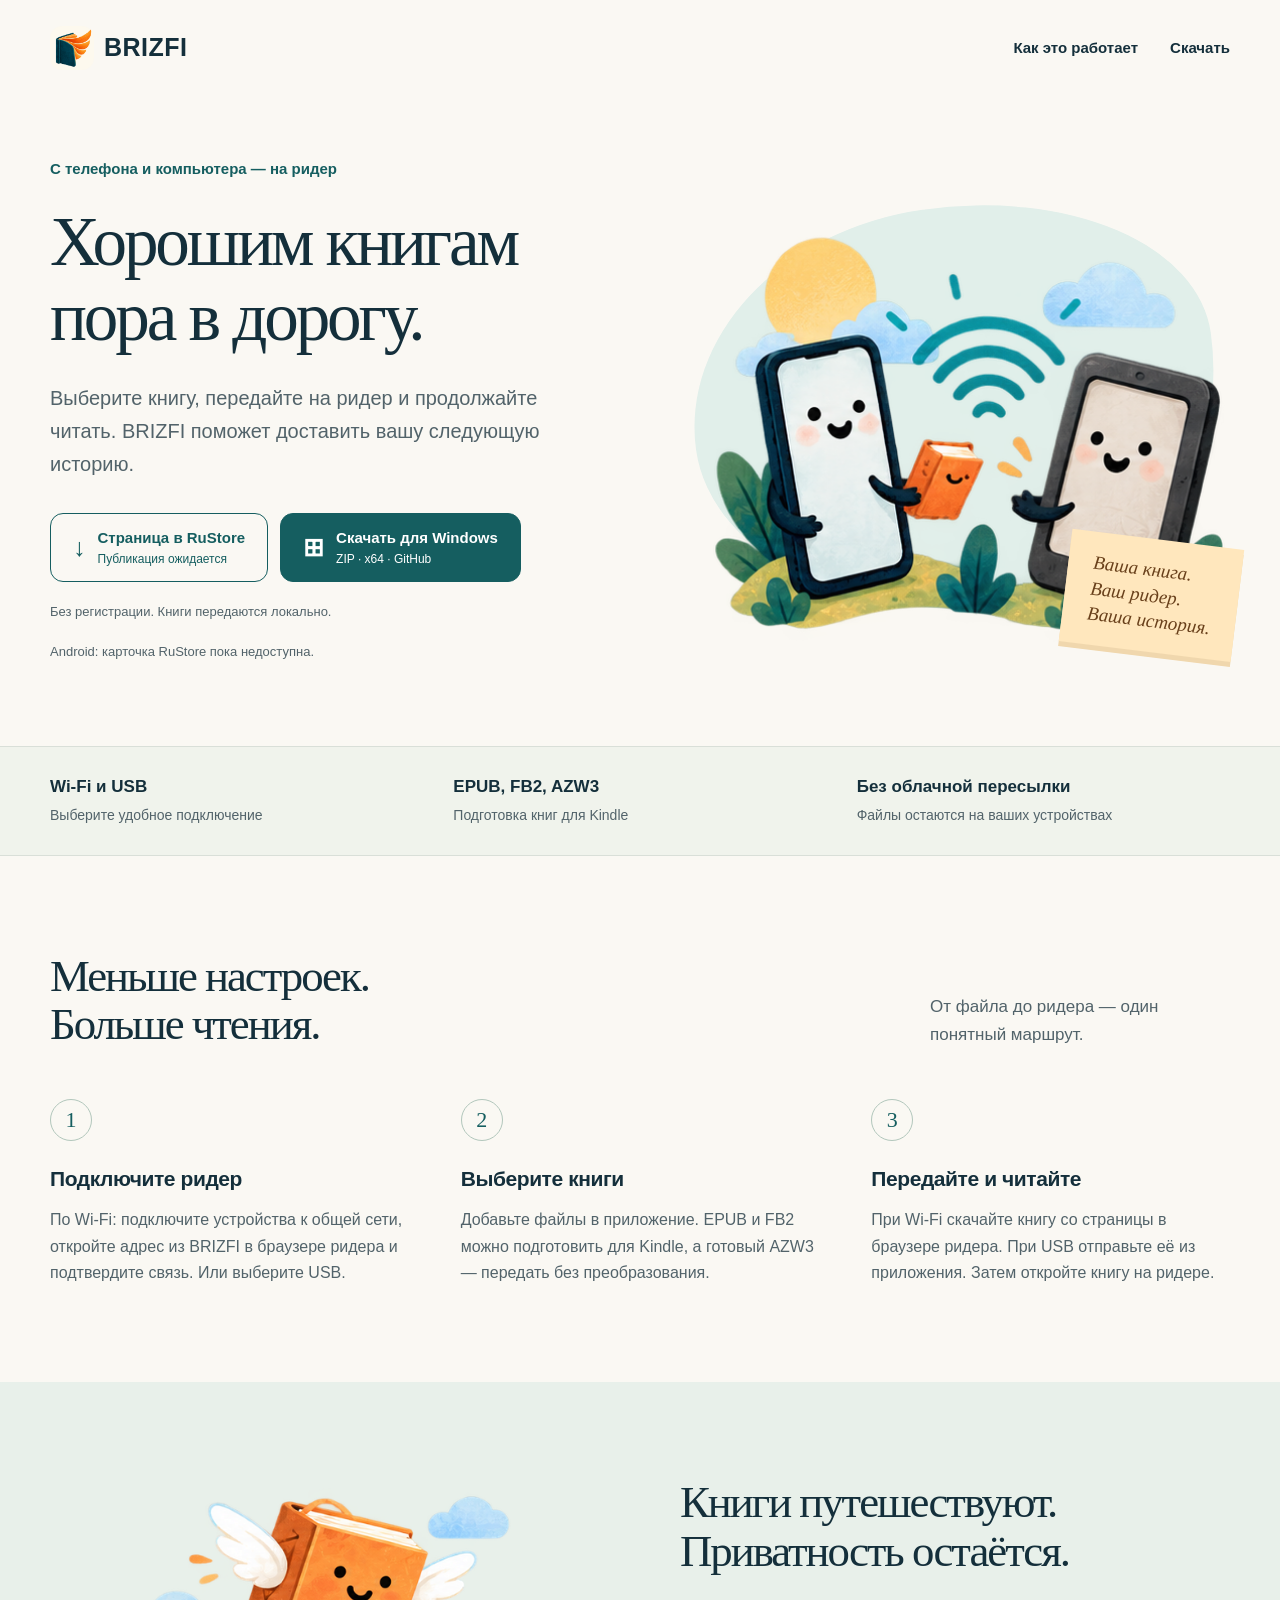
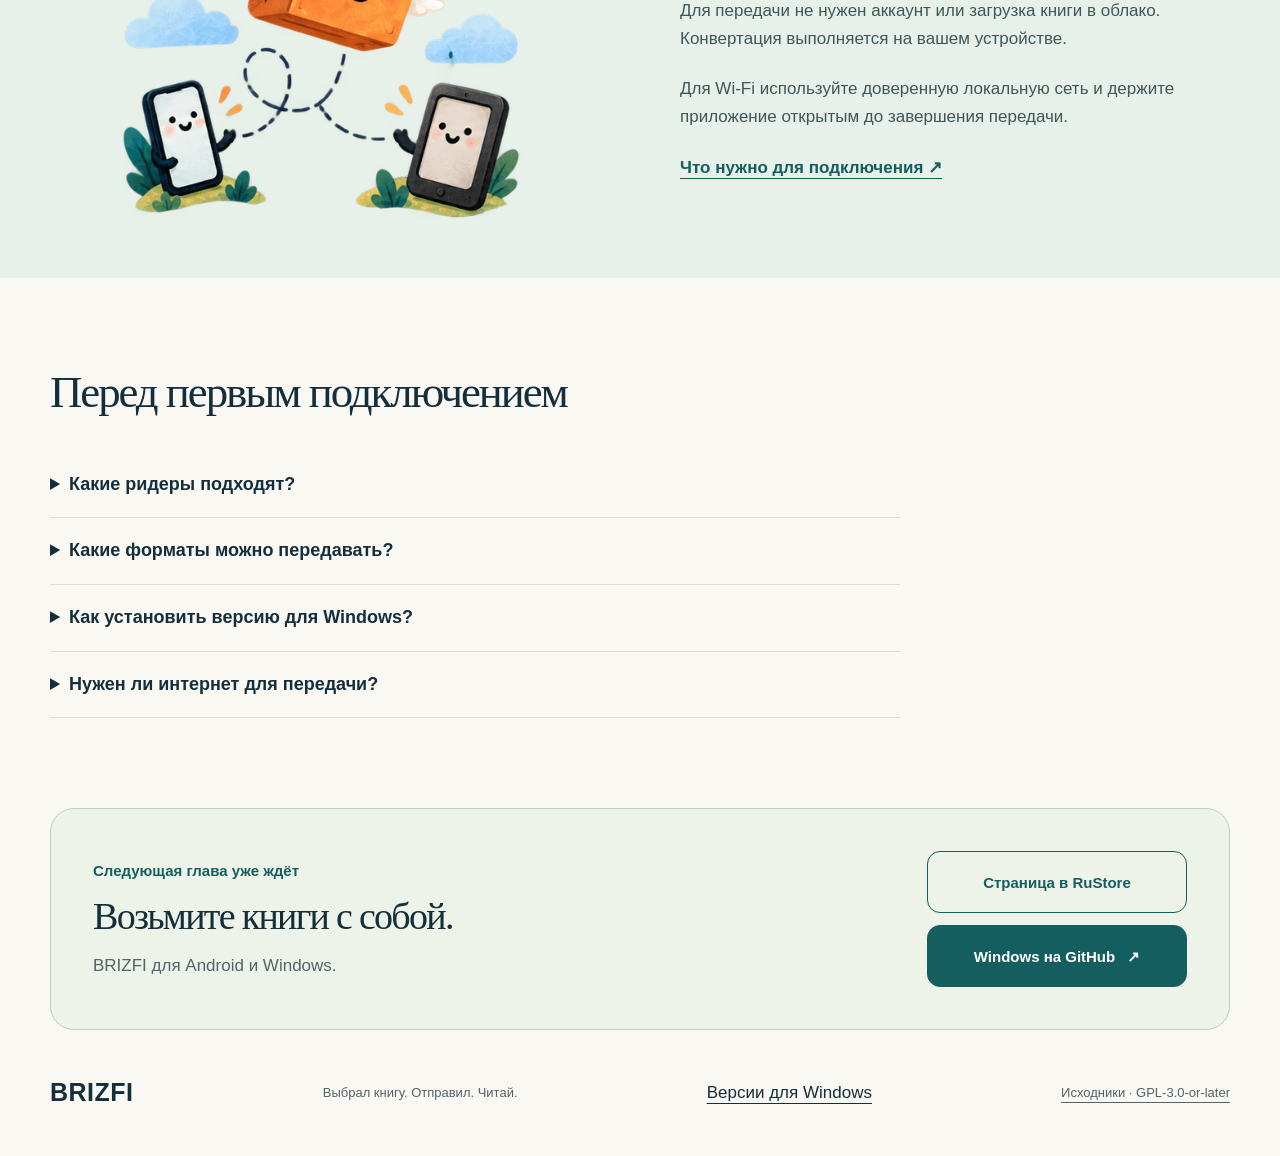
==== website/index.html @ aeb25262 "Use current BRIZFI book icon on landing page" ====
<!doctype html>
<html lang="ru">
<head>
  <meta charset="utf-8">
  <meta name="viewport" content="width=device-width, initial-scale=1">
  <meta name="theme-color" content="#155e60">
  <title>BRIZFI — книги на вашем ридере</title>
  <meta name="description" content="Передавайте книги с Android или Windows на ридер. Локальная передача по Wi-Fi или USB, подготовка EPUB и FB2 для Kindle.">
  <meta property="og:title" content="BRIZFI — книги на вашем ридере">
  <meta property="og:description" content="Выберите книгу. Передайте на ридер. Читайте. Приложение для Android и Windows.">
  <meta property="og:type" content="website">
  <meta property="og:url" content="https://mkulkov.github.io/brizfi-downloads/">
  <meta property="og:image" content="https://mkulkov.github.io/brizfi-downloads/assets/app-icon-v3.png">
  <link rel="canonical" href="https://mkulkov.github.io/brizfi-downloads/">
  <link rel="icon" href="assets/app-icon-v3.png" type="image/png">
  <link rel="stylesheet" href="styles.css">
</head>
<body>
  <a class="skip" href="#main">К содержимому</a>
  <header class="wrap header">
    <a class="brand" href="#" aria-label="BRIZFI — на главную"><img src="assets/app-icon-v3.png" width="44" height="44" alt="">BRIZFI</a>
    <nav aria-label="Основная навигация"><a href="#how">Как это работает</a><a href="#download">Скачать</a></nav>
  </header>
  <main id="main">
    <section class="wrap hero" aria-labelledby="hero-title">
      <div class="hero-copy">
        <p class="intro">С телефона и компьютера — на ридер</p>
        <h1 id="hero-title">Хорошим книгам<br>пора в дорогу.</h1>
        <p class="lead">Выберите книгу, передайте на ридер и&nbsp;продолжайте читать. BRIZFI поможет доставить вашу следующую историю.</p>
        <div class="actions">
          <a class="button secondary" href="https://www.rustore.ru/catalog/app/ru.mkulkov.brizfi"><span aria-hidden="true">↓</span><span>Страница в RuStore<small>Публикация ожидается</small></span></a>
          <a class="button primary" href="https://github.com/mkulkov/brizfi-downloads/releases/download/v0.1.0/BRIZFI-0.1.0-20261023-windows-x64.zip"><span aria-hidden="true">⊞</span><span>Скачать для Windows<small>ZIP · x64 · GitHub</small></span></a>
        </div>
        <p class="quiet">Без регистрации. Книги передаются локально.</p><p class="quiet">Android: карточка RuStore пока недоступна.</p>
      </div>
      <div class="hero-art"><div class="art-disc"></div><img src="assets/connect.png" width="768" height="768" alt="Телефон передаёт книгу электронному ридеру"><span class="paper-note">Ваша книга.<br>Ваш ридер.<br>Ваша история.</span></div>
    </section>
    <div class="benefit-band"><div class="wrap benefits"><p><strong>Wi-Fi и USB</strong><span>Выберите удобное подключение</span></p><p><strong>EPUB, FB2, AZW3</strong><span>Подготовка книг для Kindle</span></p><p><strong>Без облачной пересылки</strong><span>Файлы остаются на ваших устройствах</span></p></div></div>
    <section id="how" class="wrap how" aria-labelledby="how-title">
      <div class="section-heading"><h2 id="how-title">Меньше настроек.<br>Больше чтения.</h2><p>От файла до ридера — один понятный маршрут.</p></div>
      <ol class="steps"><li><span class="step-number">1</span><h3>Подключите ридер</h3><p>По Wi-Fi: подключите устройства к общей сети, откройте адрес из BRIZFI в браузере ридера и подтвердите связь. Или выберите USB.</p></li><li><span class="step-number">2</span><h3>Выберите книги</h3><p>Добавьте файлы в приложение. EPUB и FB2 можно подготовить для Kindle, а готовый AZW3 — передать без преобразования.</p></li><li><span class="step-number">3</span><h3>Передайте и читайте</h3><p>При Wi-Fi скачайте книгу со страницы в браузере ридера. При USB отправьте её из приложения. Затем откройте книгу на ридере.</p></li></ol>
    </section>
    <section class="reading-section"><div class="wrap reading"><img src="assets/transfer.png" width="768" height="768" loading="lazy" alt="Книжная посылка летит от телефона к ридеру"><div><h2>Книги путешествуют.<br>Приватность остаётся.</h2><p>Для передачи не нужен аккаунт или загрузка книги в облако. Конвертация выполняется на вашем устройстве.</p><p>Для Wi-Fi используйте доверенную локальную сеть и держите приложение открытым до завершения передачи.</p><a class="text-link" href="#compatibility">Что нужно для подключения <span aria-hidden="true">↗</span></a></div></div></section>
    <section id="compatibility" class="wrap compatibility" aria-labelledby="compat-title"><h2 id="compat-title">Перед первым подключением</h2><div class="faq">
      <details><summary>Какие ридеры подходят?</summary><p>Передача и открытие тестовых книг подтверждены на Kindle Basic 2024. Для Windows также подтверждена передача EPUB по USB на NOOK. Другие модели и сочетания способов подключения требуют отдельной проверки.</p></details>
      <details><summary>Какие форматы можно передавать?</summary><p>Для Kindle предусмотрена подготовка EPUB и FB2 в AZW3; готовый AZW3 передаётся без изменений. Для поддерживаемого NOOK используется EPUB. Возможность открытия зависит от ридера. Книги с DRM не поддерживаются.</p></details>
      <details><summary>Как установить версию для Windows?</summary><p>Кнопка скачивания загрузит ZIP для Windows x64 с GitHub. Распакуйте его целиком. Запустите brizfi.exe из распакованной папки. Папку data и DLL нужно сохранить рядом с программой.</p></details>
      <details><summary>Нужен ли интернет для передачи?</summary><p>Для локальной передачи интернет не требуется. Для Wi-Fi устройства должны находиться в одной сети, а браузер ридера — открывать локальную страницу. Трафик HTTP не шифруется, поэтому используйте доверенную сеть. Интернет нужен для скачивания приложения.</p></details>
    </div></section>
    <section id="download" class="wrap download" aria-labelledby="download-title"><div><p class="intro">Следующая глава уже ждёт</p><h2 id="download-title">Возьмите книги с собой.</h2><p>BRIZFI для Android и Windows.</p></div><div class="actions"><a class="button secondary" href="https://www.rustore.ru/catalog/app/ru.mkulkov.brizfi">Страница в RuStore</a><a class="button primary" href="https://github.com/mkulkov/brizfi-downloads/releases/download/v0.1.0/BRIZFI-0.1.0-20261023-windows-x64.zip">Windows на GitHub <span aria-hidden="true">↗</span></a></div></section>
  </main>
  <footer class="wrap footer"><a class="brand" href="#">BRIZFI</a><p>Выбрал книгу. Отправил. Читай.</p><a href="https://github.com/mkulkov/brizfi-downloads/releases">Версии для Windows</a><a href="https://github.com/mkulkov/brizfi-downloads">Исходники · GPL-3.0-or-later</a></footer>
</body>
</html>
---- website/styles.css ----
:root{color-scheme:light;--paper:#faf8f3;--ink:#142f3b;--teal:#155e60;--muted:#52636a;--line:#d9dfd8;--orange:#f8a35d}*{box-sizing:border-box}html{scroll-behavior:smooth;scroll-padding-top:24px}body{margin:0;background:var(--paper);color:var(--ink);font:17px/1.65 "Segoe UI",Arial,sans-serif}a{color:inherit;text-underline-offset:5px}img{max-width:100%;height:auto}h1,h2,h3,p{margin:0}h1,h2{font-family:Georgia,"Times New Roman",serif;font-weight:500;line-height:1.08;letter-spacing:-.045em}h1{font-size:clamp(48px,5.4vw,78px)}h2{font-size:clamp(34px,3.5vw,49px)}h3{font-size:21px;line-height:1.3;letter-spacing:-.02em}.wrap{width:min(1180px,calc(100% - 64px));margin-inline:auto}.header{display:flex;align-items:center;justify-content:space-between;padding-block:24px}.brand{display:inline-flex;align-items:center;gap:10px;font-size:25px;font-weight:800;letter-spacing:.02em;text-decoration:none}.brand img{border-radius:12px}.header nav{display:flex;gap:32px}.header nav a{display:flex;align-items:center;min-height:48px;text-decoration:none;font-weight:600;font-size:15px}.header nav a:hover,.text-link:hover{color:var(--teal);text-decoration:underline}.hero{display:grid;grid-template-columns:1.1fr 1fr;align-items:center;gap:30px;min-height:650px;padding-block:48px 70px}.intro{color:var(--teal);font-size:15px;font-weight:650;margin-bottom:23px}.lead{max-width:520px;font-size:20px;line-height:1.65;margin-top:28px;color:var(--muted)}.actions{display:flex;flex-wrap:wrap;gap:12px;margin-top:32px}.button{display:inline-flex;align-items:center;justify-content:center;gap:12px;min-height:62px;padding:13px 22px;border-radius:13px;text-decoration:none;font-size:15px;font-weight:650;line-height:1.4;border:1px solid var(--teal)}.button small{display:block;font-size:12px;font-weight:400;margin-top:3px}.button>span:first-child:not(:only-child){font-size:25px}.primary{background:var(--teal);color:white}.secondary{background:transparent;color:var(--teal)}.button:hover{background:#104a4c;color:white}.quiet{font-size:13px;color:var(--muted);margin-top:19px}.hero-art{position:relative;isolation:isolate}.hero-art>img{display:block;position:relative;width:100%}.art-disc{position:absolute;z-index:-1;inset:9% 2%;background:#e1efea;border-radius:49% 51% 42% 58% / 51% 40% 60% 49%;transform:rotate(-8deg)}.paper-note{position:absolute;right:-8px;bottom:5px;transform:rotate(7deg);background:#ffe7bd;padding:18px 25px;color:#69401b;font:italic 19px/1.35 Georgia,serif;box-shadow:0 5px 0 #f0d7ad}.benefit-band{border-block:1px solid var(--line);background:#f0f3ec}.benefits{display:grid;grid-template-columns:repeat(3,1fr);gap:30px;padding-block:26px}.benefits strong{display:block;font-size:17px}.benefits span{font-size:14px;color:var(--muted)}.how{padding-block:96px}.section-heading{display:flex;justify-content:space-between;align-items:end;gap:40px}.section-heading>p{max-width:300px;color:var(--muted)}.steps{list-style:none;display:grid;grid-template-columns:repeat(3,1fr);gap:52px;margin:50px 0 0;padding:0}.step-number{display:grid;place-items:center;width:42px;height:42px;border:1px solid #b2c7bc;border-radius:50%;color:var(--teal);font-family:Georgia,serif;font-size:22px;margin-bottom:24px}.steps p{font-size:16px;color:var(--muted);margin-top:15px}.reading-section{background:#e8f0ea}.reading{display:grid;grid-template-columns:1fr 1fr;gap:80px;align-items:center;padding-block:48px}.reading>img{max-height:400px;object-fit:contain}.reading p{margin-top:22px;color:#3f5759;max-width:500px}.text-link{display:inline-block;color:var(--teal);font-weight:600;margin-top:23px}.compatibility{padding-block:90px}.compatibility h2{margin-bottom:35px}.faq{max-width:850px}details{border-bottom:1px solid var(--line)}summary{cursor:pointer;min-height:64px;padding:18px 28px 18px 0;font-weight:600;font-size:18px}details p{max-width:750px;padding:0 0 23px;color:var(--muted)}.download{border:1px solid #bdcfc4;background:#eef3e9;border-radius:24px;padding:42px;display:flex;align-items:center;justify-content:space-between;gap:35px}.download .intro{margin-bottom:12px}.download h2{font-size:38px}.download p:not(.intro){margin-top:15px;color:var(--muted)}.download .actions{margin-top:0;max-width:260px;width:100%}.download .button{width:100%}.footer{padding-block:42px;display:flex;align-items:center;justify-content:space-between;gap:24px}.footer p,.footer>a:last-child{font-size:13px;color:var(--muted)}:focus-visible{outline:3px solid #a34713;outline-offset:5px}.skip{position:fixed;top:12px;left:16px;background:white;padding:12px 20px;z-index:10;clip-path:inset(100%)}.skip:focus{clip-path:none}@media(max-width:950px){.hero{gap:15px;min-height:550px}.hero .actions{flex-direction:column;align-items:start}.hero .button{min-width:230px}.paper-note{right:0;font-size:16px}.steps{gap:25px}.reading{gap:30px}}@media(max-width:680px){.wrap{width:calc(100% - 40px)}.header{padding-block:16px}.header nav{gap:15px}.header nav a{font-size:13px}.header nav a:first-child{display:none}.hero{grid-template-columns:1fr;padding-block:32px 50px;gap:26px}.hero .actions{flex-direction:row;align-items:stretch}.hero .button{min-width:0;flex:1;padding:12px;gap:8px;font-size:14px}.hero-copy .intro{font-size:13px}.lead{font-size:18px;margin-top:22px}.hero-art{width:min(390px,100%);margin-inline:auto}.paper-note{bottom:0;right:0}.benefits{grid-template-columns:1fr;gap:18px}.benefits p{display:flex;flex-wrap:wrap;align-items:baseline;column-gap:14px}.benefits strong{font-size:16px}.how,.compatibility{padding-block:60px}.section-heading{display:block}.section-heading>p{margin-top:22px}.steps{grid-template-columns:1fr;gap:32px;margin-top:32px}.steps li{padding-left:60px;position:relative}.step-number{position:absolute;left:0;top:0}.steps p{margin-top:9px}.reading{grid-template-columns:1fr;gap:24px;padding-block:32px 45px}.reading>img{max-height:280px;width:100%}.download{display:block;padding:27px;border-radius:18px}.download h2{font-size:34px}.download .actions{margin-top:26px;max-width:none}.footer{flex-wrap:wrap;padding-block:32px;gap:12px}.footer .brand{width:100%}}@media(prefers-reduced-motion:reduce){html{scroll-behavior:auto}}@media(forced-colors:active){.button,.download,.step-number{border:1px solid ButtonText}}
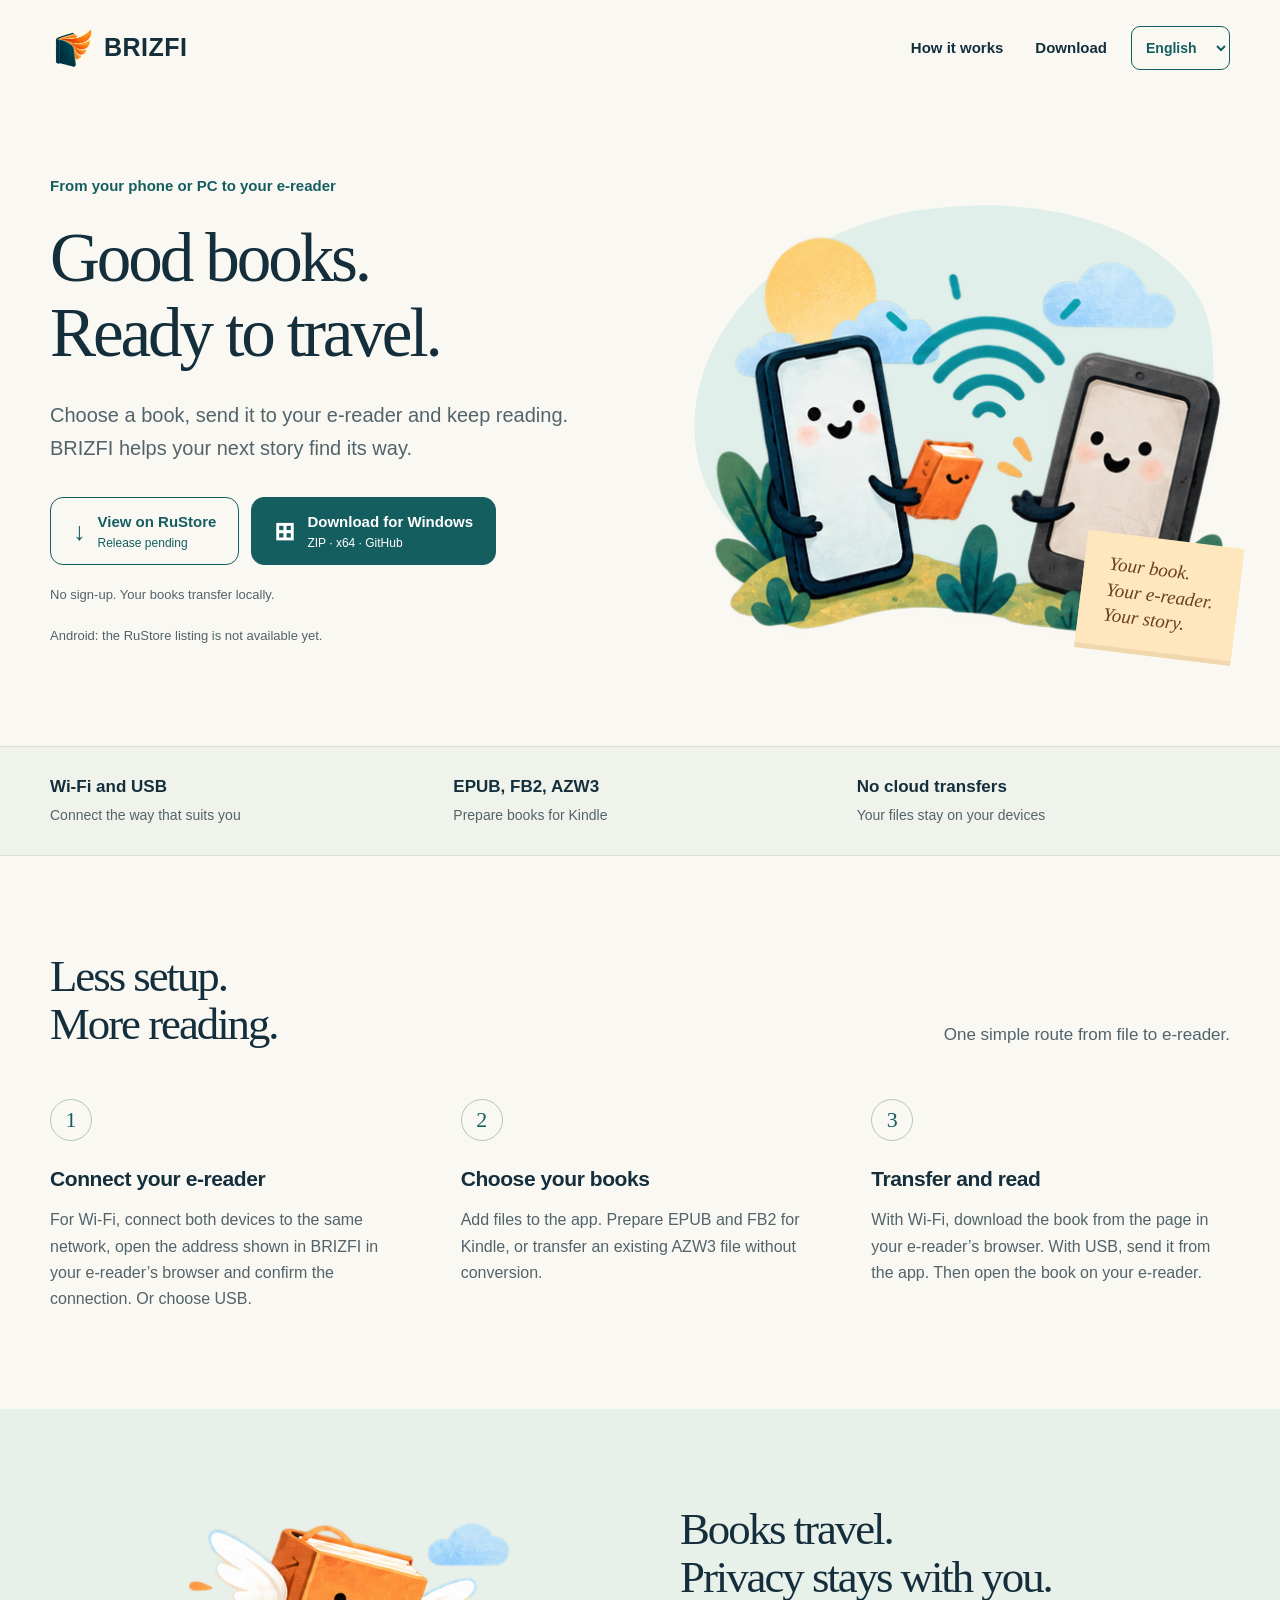
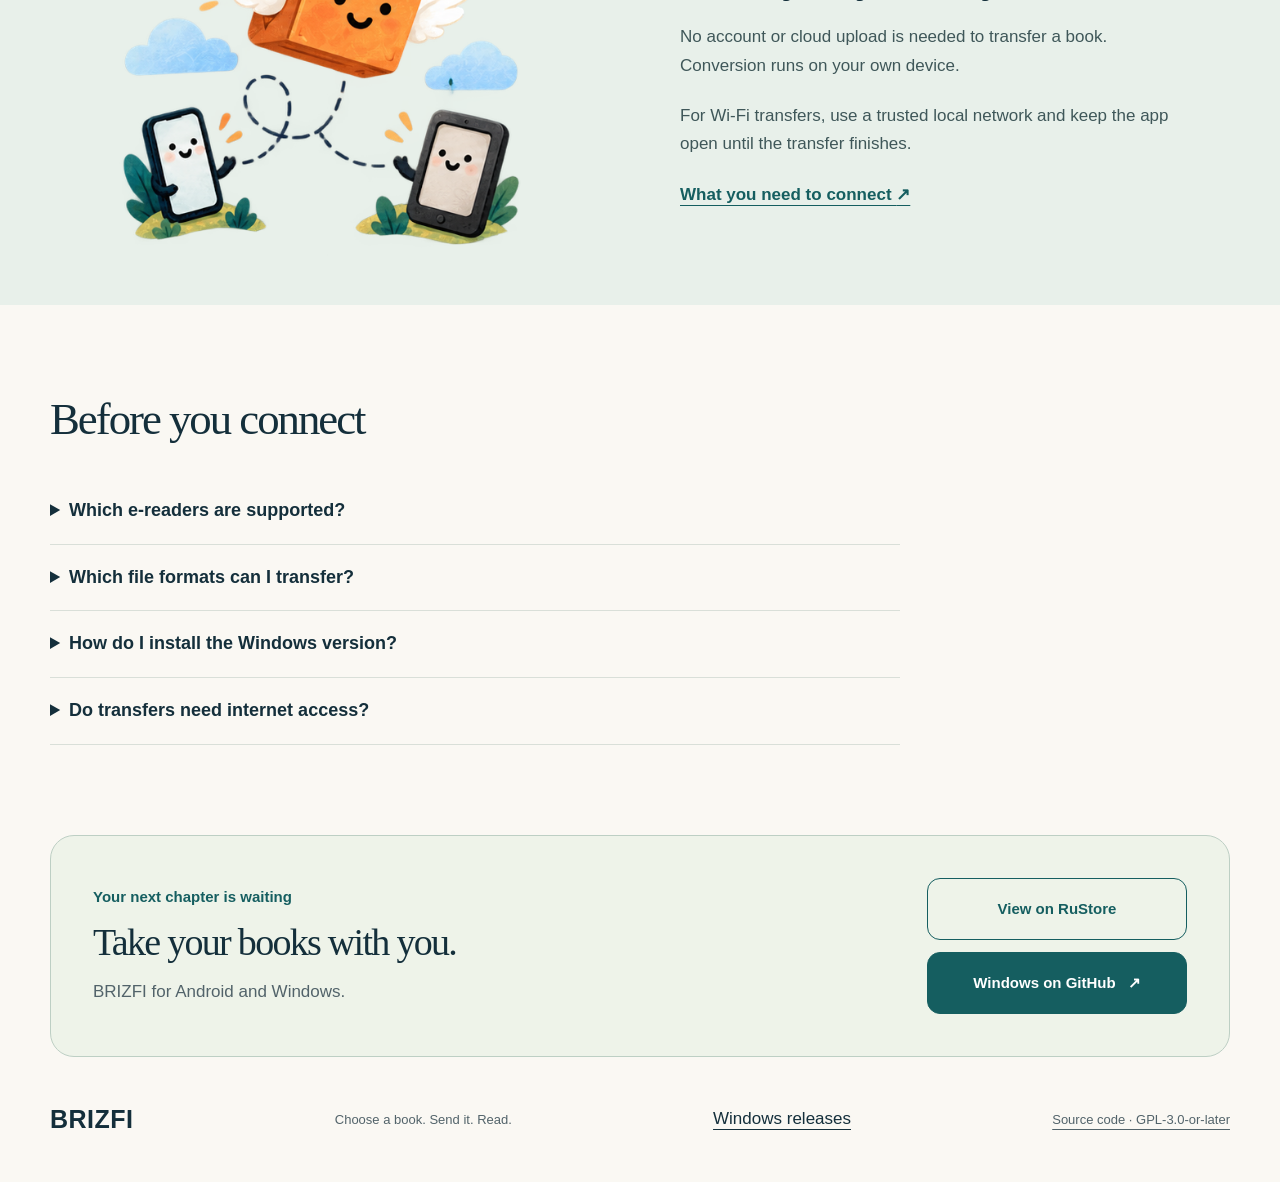
==== commit 9bd5978f: "Add English translation and browser-aware language picker" ====
--- a/website/index.html
+++ b/website/index.html
@@ -13,42 +13,50 @@
   <meta property="og:image" content="https://mkulkov.github.io/brizfi-downloads/assets/app-icon-v3.png">
   <link rel="canonical" href="https://mkulkov.github.io/brizfi-downloads/">
   <link rel="icon" href="assets/app-icon-v3.png" type="image/png">
-  <link rel="stylesheet" href="styles.css">
+  <link rel="stylesheet" href="styles.css?v=languages-1">
+  <script src="languages.js?v=1" defer></script>
 </head>
 <body>
-  <a class="skip" href="#main">К содержимому</a>
+  <a class="skip" href="#main" data-i18n="skip">К содержимому</a>
   <header class="wrap header">
-    <a class="brand" href="#" aria-label="BRIZFI — на главную"><img src="assets/app-icon-v3.png" width="44" height="44" alt="">BRIZFI</a>
-    <nav aria-label="Основная навигация"><a href="#how">Как это работает</a><a href="#download">Скачать</a></nav>
+    <a class="brand" href="#" aria-label="BRIZFI — на главную" data-i18n-aria-label="homeLabel"><img src="assets/app-icon-v3.png" width="44" height="44" alt="">BRIZFI</a>
+    <nav aria-label="Основная навигация" data-i18n-aria-label="navLabel"><a href="#how" data-i18n="navHow">Как это работает</a><a href="#download" data-i18n="navDownload">Скачать</a></nav>
+    <label class="language-picker">
+      <span class="sr-only">Язык / Language</span>
+      <select id="language" aria-label="Язык / Language">
+        <option value="ru" lang="ru">Русский</option>
+        <option value="en" lang="en">English</option>
+      </select>
+    </label>
   </header>
   <main id="main">
     <section class="wrap hero" aria-labelledby="hero-title">
       <div class="hero-copy">
-        <p class="intro">С телефона и компьютера — на ридер</p>
-        <h1 id="hero-title">Хорошим книгам<br>пора в дорогу.</h1>
-        <p class="lead">Выберите книгу, передайте на ридер и&nbsp;продолжайте читать. BRIZFI поможет доставить вашу следующую историю.</p>
+        <p class="intro" data-i18n="intro">С телефона и компьютера — на ридер</p>
+        <h1 id="hero-title" data-i18n="hero">Хорошим книгам<br>пора в дорогу.</h1>
+        <p class="lead" data-i18n="lead">Выберите книгу, передайте на ридер и&nbsp;продолжайте читать. BRIZFI поможет доставить вашу следующую историю.</p>
         <div class="actions">
-          <a class="button secondary" href="https://www.rustore.ru/catalog/app/ru.mkulkov.brizfi"><span aria-hidden="true">↓</span><span>Страница в RuStore<small>Публикация ожидается</small></span></a>
-          <a class="button primary" href="https://github.com/mkulkov/brizfi-downloads/releases/download/v0.1.0/BRIZFI-0.1.0-20261023-windows-x64.zip"><span aria-hidden="true">⊞</span><span>Скачать для Windows<small>ZIP · x64 · GitHub</small></span></a>
+          <a class="button secondary" href="https://www.rustore.ru/catalog/app/ru.mkulkov.brizfi"><span aria-hidden="true">↓</span><span data-i18n="storeHero">Страница в RuStore<small>Публикация ожидается</small></span></a>
+          <a class="button primary" href="https://github.com/mkulkov/brizfi-downloads/releases/download/v0.1.0/BRIZFI-0.1.0-20261023-windows-x64.zip"><span aria-hidden="true">⊞</span><span data-i18n="windowsHero">Скачать для Windows<small>ZIP · x64 · GitHub</small></span></a>
         </div>
-        <p class="quiet">Без регистрации. Книги передаются локально.</p><p class="quiet">Android: карточка RuStore пока недоступна.</p>
+        <p class="quiet" data-i18n="local">Без регистрации. Книги передаются локально.</p><p class="quiet" data-i18n="storePending">Android: карточка RuStore пока недоступна.</p>
       </div>
-      <div class="hero-art"><div class="art-disc"></div><img src="assets/connect.png" width="768" height="768" alt="Телефон передаёт книгу электронному ридеру"><span class="paper-note">Ваша книга.<br>Ваш ридер.<br>Ваша история.</span></div>
+      <div class="hero-art"><div class="art-disc"></div><img src="assets/connect.png" width="768" height="768" alt="Телефон передаёт книгу электронному ридеру" data-i18n-alt="connectAlt"><span class="paper-note" data-i18n="note">Ваша книга.<br>Ваш ридер.<br>Ваша история.</span></div>
     </section>
-    <div class="benefit-band"><div class="wrap benefits"><p><strong>Wi-Fi и USB</strong><span>Выберите удобное подключение</span></p><p><strong>EPUB, FB2, AZW3</strong><span>Подготовка книг для Kindle</span></p><p><strong>Без облачной пересылки</strong><span>Файлы остаются на ваших устройствах</span></p></div></div>
+    <div class="benefit-band"><div class="wrap benefits"><p><strong data-i18n="connections">Wi-Fi и USB</strong><span data-i18n="connectionHint">Выберите удобное подключение</span></p><p><strong>EPUB, FB2, AZW3</strong><span data-i18n="kindleFormats">Подготовка книг для Kindle</span></p><p><strong data-i18n="noCloud">Без облачной пересылки</strong><span data-i18n="yourDevices">Файлы остаются на ваших устройствах</span></p></div></div>
     <section id="how" class="wrap how" aria-labelledby="how-title">
-      <div class="section-heading"><h2 id="how-title">Меньше настроек.<br>Больше чтения.</h2><p>От файла до ридера — один понятный маршрут.</p></div>
-      <ol class="steps"><li><span class="step-number">1</span><h3>Подключите ридер</h3><p>По Wi-Fi: подключите устройства к общей сети, откройте адрес из BRIZFI в браузере ридера и подтвердите связь. Или выберите USB.</p></li><li><span class="step-number">2</span><h3>Выберите книги</h3><p>Добавьте файлы в приложение. EPUB и FB2 можно подготовить для Kindle, а готовый AZW3 — передать без преобразования.</p></li><li><span class="step-number">3</span><h3>Передайте и читайте</h3><p>При Wi-Fi скачайте книгу со страницы в браузере ридера. При USB отправьте её из приложения. Затем откройте книгу на ридере.</p></li></ol>
+      <div class="section-heading"><h2 id="how-title" data-i18n="howTitle">Меньше настроек.<br>Больше чтения.</h2><p data-i18n="howIntro">От файла до ридера — один понятный маршрут.</p></div>
+      <ol class="steps"><li><span class="step-number">1</span><h3 data-i18n="step1Title">Подключите ридер</h3><p data-i18n="step1">По Wi-Fi: подключите устройства к общей сети, откройте адрес из BRIZFI в браузере ридера и подтвердите связь. Или выберите USB.</p></li><li><span class="step-number">2</span><h3 data-i18n="step2Title">Выберите книги</h3><p data-i18n="step2">Добавьте файлы в приложение. EPUB и FB2 можно подготовить для Kindle, а готовый AZW3 — передать без преобразования.</p></li><li><span class="step-number">3</span><h3 data-i18n="step3Title">Передайте и читайте</h3><p data-i18n="step3">При Wi-Fi скачайте книгу со страницы в браузере ридера. При USB отправьте её из приложения. Затем откройте книгу на ридере.</p></li></ol>
     </section>
-    <section class="reading-section"><div class="wrap reading"><img src="assets/transfer.png" width="768" height="768" loading="lazy" alt="Книжная посылка летит от телефона к ридеру"><div><h2>Книги путешествуют.<br>Приватность остаётся.</h2><p>Для передачи не нужен аккаунт или загрузка книги в облако. Конвертация выполняется на вашем устройстве.</p><p>Для Wi-Fi используйте доверенную локальную сеть и держите приложение открытым до завершения передачи.</p><a class="text-link" href="#compatibility">Что нужно для подключения <span aria-hidden="true">↗</span></a></div></div></section>
-    <section id="compatibility" class="wrap compatibility" aria-labelledby="compat-title"><h2 id="compat-title">Перед первым подключением</h2><div class="faq">
-      <details><summary>Какие ридеры подходят?</summary><p>Передача и открытие тестовых книг подтверждены на Kindle Basic 2024. Для Windows также подтверждена передача EPUB по USB на NOOK. Другие модели и сочетания способов подключения требуют отдельной проверки.</p></details>
-      <details><summary>Какие форматы можно передавать?</summary><p>Для Kindle предусмотрена подготовка EPUB и FB2 в AZW3; готовый AZW3 передаётся без изменений. Для поддерживаемого NOOK используется EPUB. Возможность открытия зависит от ридера. Книги с DRM не поддерживаются.</p></details>
-      <details><summary>Как установить версию для Windows?</summary><p>Кнопка скачивания загрузит ZIP для Windows x64 с GitHub. Распакуйте его целиком. Запустите brizfi.exe из распакованной папки. Папку data и DLL нужно сохранить рядом с программой.</p></details>
-      <details><summary>Нужен ли интернет для передачи?</summary><p>Для локальной передачи интернет не требуется. Для Wi-Fi устройства должны находиться в одной сети, а браузер ридера — открывать локальную страницу. Трафик HTTP не шифруется, поэтому используйте доверенную сеть. Интернет нужен для скачивания приложения.</p></details>
+    <section class="reading-section"><div class="wrap reading"><img src="assets/transfer.png" width="768" height="768" loading="lazy" alt="Книжная посылка летит от телефона к ридеру" data-i18n-alt="transferAlt"><div><h2 data-i18n="privacyTitle">Книги путешествуют.<br>Приватность остаётся.</h2><p data-i18n="privacy">Для передачи не нужен аккаунт или загрузка книги в облако. Конвертация выполняется на вашем устройстве.</p><p data-i18n="network">Для Wi-Fi используйте доверенную локальную сеть и держите приложение открытым до завершения передачи.</p><a class="text-link" href="#compatibility" data-i18n="requirements">Что нужно для подключения <span aria-hidden="true">↗</span></a></div></div></section>
+    <section id="compatibility" class="wrap compatibility" aria-labelledby="compat-title"><h2 id="compat-title" data-i18n="compatTitle">Перед первым подключением</h2><div class="faq">
+      <details><summary data-i18n="faq1Title">Какие ридеры подходят?</summary><p data-i18n="faq1">Передача и открытие тестовых книг подтверждены на Kindle Basic 2024. Для Windows также подтверждена передача EPUB по USB на NOOK. Другие модели и сочетания способов подключения требуют отдельной проверки.</p></details>
+      <details><summary data-i18n="faq2Title">Какие форматы можно передавать?</summary><p data-i18n="faq2">Для Kindle предусмотрена подготовка EPUB и FB2 в AZW3; готовый AZW3 передаётся без изменений. Для поддерживаемого NOOK используется EPUB. Возможность открытия зависит от ридера. Книги с DRM не поддерживаются.</p></details>
+      <details><summary data-i18n="faq3Title">Как установить версию для Windows?</summary><p data-i18n="faq3">Кнопка скачивания загрузит ZIP для Windows x64 с GitHub. Распакуйте его целиком. Запустите brizfi.exe из распакованной папки. Папку data и DLL нужно сохранить рядом с программой.</p></details>
+      <details><summary data-i18n="faq4Title">Нужен ли интернет для передачи?</summary><p data-i18n="faq4">Для локальной передачи интернет не требуется. Для Wi-Fi устройства должны находиться в одной сети, а браузер ридера — открывать локальную страницу. Трафик HTTP не шифруется, поэтому используйте доверенную сеть. Интернет нужен для скачивания приложения.</p></details>
     </div></section>
-    <section id="download" class="wrap download" aria-labelledby="download-title"><div><p class="intro">Следующая глава уже ждёт</p><h2 id="download-title">Возьмите книги с собой.</h2><p>BRIZFI для Android и Windows.</p></div><div class="actions"><a class="button secondary" href="https://www.rustore.ru/catalog/app/ru.mkulkov.brizfi">Страница в RuStore</a><a class="button primary" href="https://github.com/mkulkov/brizfi-downloads/releases/download/v0.1.0/BRIZFI-0.1.0-20261023-windows-x64.zip">Windows на GitHub <span aria-hidden="true">↗</span></a></div></section>
+    <section id="download" class="wrap download" aria-labelledby="download-title"><div><p class="intro" data-i18n="downloadIntro">Следующая глава уже ждёт</p><h2 id="download-title" data-i18n="downloadTitle">Возьмите книги с собой.</h2><p data-i18n="platforms">BRIZFI для Android и Windows.</p></div><div class="actions"><a class="button secondary" href="https://www.rustore.ru/catalog/app/ru.mkulkov.brizfi" data-i18n="store">Страница в RuStore</a><a class="button primary" href="https://github.com/mkulkov/brizfi-downloads/releases/download/v0.1.0/BRIZFI-0.1.0-20261023-windows-x64.zip" data-i18n="windows">Windows на GitHub <span aria-hidden="true">↗</span></a></div></section>
   </main>
-  <footer class="wrap footer"><a class="brand" href="#">BRIZFI</a><p>Выбрал книгу. Отправил. Читай.</p><a href="https://github.com/mkulkov/brizfi-downloads/releases">Версии для Windows</a><a href="https://github.com/mkulkov/brizfi-downloads">Исходники · GPL-3.0-or-later</a></footer>
+  <footer class="wrap footer"><a class="brand" href="#">BRIZFI</a><p data-i18n="tagline">Выбрал книгу. Отправил. Читай.</p><a href="https://github.com/mkulkov/brizfi-downloads/releases" data-i18n="releases">Версии для Windows</a><a href="https://github.com/mkulkov/brizfi-downloads" data-i18n="source">Исходники · GPL-3.0-or-later</a></footer>
 </body>
-</html>
+</html>
--- a/website/styles.css
+++ b/website/styles.css
@@ -1 +1,4 @@
 :root{color-scheme:light;--paper:#faf8f3;--ink:#142f3b;--teal:#155e60;--muted:#52636a;--line:#d9dfd8;--orange:#f8a35d}*{box-sizing:border-box}html{scroll-behavior:smooth;scroll-padding-top:24px}body{margin:0;background:var(--paper);color:var(--ink);font:17px/1.65 "Segoe UI",Arial,sans-serif}a{color:inherit;text-underline-offset:5px}img{max-width:100%;height:auto}h1,h2,h3,p{margin:0}h1,h2{font-family:Georgia,"Times New Roman",serif;font-weight:500;line-height:1.08;letter-spacing:-.045em}h1{font-size:clamp(48px,5.4vw,78px)}h2{font-size:clamp(34px,3.5vw,49px)}h3{font-size:21px;line-height:1.3;letter-spacing:-.02em}.wrap{width:min(1180px,calc(100% - 64px));margin-inline:auto}.header{display:flex;align-items:center;justify-content:space-between;padding-block:24px}.brand{display:inline-flex;align-items:center;gap:10px;font-size:25px;font-weight:800;letter-spacing:.02em;text-decoration:none}.brand img{border-radius:12px}.header nav{display:flex;gap:32px}.header nav a{display:flex;align-items:center;min-height:48px;text-decoration:none;font-weight:600;font-size:15px}.header nav a:hover,.text-link:hover{color:var(--teal);text-decoration:underline}.hero{display:grid;grid-template-columns:1.1fr 1fr;align-items:center;gap:30px;min-height:650px;padding-block:48px 70px}.intro{color:var(--teal);font-size:15px;font-weight:650;margin-bottom:23px}.lead{max-width:520px;font-size:20px;line-height:1.65;margin-top:28px;color:var(--muted)}.actions{display:flex;flex-wrap:wrap;gap:12px;margin-top:32px}.button{display:inline-flex;align-items:center;justify-content:center;gap:12px;min-height:62px;padding:13px 22px;border-radius:13px;text-decoration:none;font-size:15px;font-weight:650;line-height:1.4;border:1px solid var(--teal)}.button small{display:block;font-size:12px;font-weight:400;margin-top:3px}.button>span:first-child:not(:only-child){font-size:25px}.primary{background:var(--teal);color:white}.secondary{background:transparent;color:var(--teal)}.button:hover{background:#104a4c;color:white}.quiet{font-size:13px;color:var(--muted);margin-top:19px}.hero-art{position:relative;isolation:isolate}.hero-art>img{display:block;position:relative;width:100%}.art-disc{position:absolute;z-index:-1;inset:9% 2%;background:#e1efea;border-radius:49% 51% 42% 58% / 51% 40% 60% 49%;transform:rotate(-8deg)}.paper-note{position:absolute;right:-8px;bottom:5px;transform:rotate(7deg);background:#ffe7bd;padding:18px 25px;color:#69401b;font:italic 19px/1.35 Georgia,serif;box-shadow:0 5px 0 #f0d7ad}.benefit-band{border-block:1px solid var(--line);background:#f0f3ec}.benefits{display:grid;grid-template-columns:repeat(3,1fr);gap:30px;padding-block:26px}.benefits strong{display:block;font-size:17px}.benefits span{font-size:14px;color:var(--muted)}.how{padding-block:96px}.section-heading{display:flex;justify-content:space-between;align-items:end;gap:40px}.section-heading>p{max-width:300px;color:var(--muted)}.steps{list-style:none;display:grid;grid-template-columns:repeat(3,1fr);gap:52px;margin:50px 0 0;padding:0}.step-number{display:grid;place-items:center;width:42px;height:42px;border:1px solid #b2c7bc;border-radius:50%;color:var(--teal);font-family:Georgia,serif;font-size:22px;margin-bottom:24px}.steps p{font-size:16px;color:var(--muted);margin-top:15px}.reading-section{background:#e8f0ea}.reading{display:grid;grid-template-columns:1fr 1fr;gap:80px;align-items:center;padding-block:48px}.reading>img{max-height:400px;object-fit:contain}.reading p{margin-top:22px;color:#3f5759;max-width:500px}.text-link{display:inline-block;color:var(--teal);font-weight:600;margin-top:23px}.compatibility{padding-block:90px}.compatibility h2{margin-bottom:35px}.faq{max-width:850px}details{border-bottom:1px solid var(--line)}summary{cursor:pointer;min-height:64px;padding:18px 28px 18px 0;font-weight:600;font-size:18px}details p{max-width:750px;padding:0 0 23px;color:var(--muted)}.download{border:1px solid #bdcfc4;background:#eef3e9;border-radius:24px;padding:42px;display:flex;align-items:center;justify-content:space-between;gap:35px}.download .intro{margin-bottom:12px}.download h2{font-size:38px}.download p:not(.intro){margin-top:15px;color:var(--muted)}.download .actions{margin-top:0;max-width:260px;width:100%}.download .button{width:100%}.footer{padding-block:42px;display:flex;align-items:center;justify-content:space-between;gap:24px}.footer p,.footer>a:last-child{font-size:13px;color:var(--muted)}:focus-visible{outline:3px solid #a34713;outline-offset:5px}.skip{position:fixed;top:12px;left:16px;background:white;padding:12px 20px;z-index:10;clip-path:inset(100%)}.skip:focus{clip-path:none}@media(max-width:950px){.hero{gap:15px;min-height:550px}.hero .actions{flex-direction:column;align-items:start}.hero .button{min-width:230px}.paper-note{right:0;font-size:16px}.steps{gap:25px}.reading{gap:30px}}@media(max-width:680px){.wrap{width:calc(100% - 40px)}.header{padding-block:16px}.header nav{gap:15px}.header nav a{font-size:13px}.header nav a:first-child{display:none}.hero{grid-template-columns:1fr;padding-block:32px 50px;gap:26px}.hero .actions{flex-direction:row;align-items:stretch}.hero .button{min-width:0;flex:1;padding:12px;gap:8px;font-size:14px}.hero-copy .intro{font-size:13px}.lead{font-size:18px;margin-top:22px}.hero-art{width:min(390px,100%);margin-inline:auto}.paper-note{bottom:0;right:0}.benefits{grid-template-columns:1fr;gap:18px}.benefits p{display:flex;flex-wrap:wrap;align-items:baseline;column-gap:14px}.benefits strong{font-size:16px}.how,.compatibility{padding-block:60px}.section-heading{display:block}.section-heading>p{margin-top:22px}.steps{grid-template-columns:1fr;gap:32px;margin-top:32px}.steps li{padding-left:60px;position:relative}.step-number{position:absolute;left:0;top:0}.steps p{margin-top:9px}.reading{grid-template-columns:1fr;gap:24px;padding-block:32px 45px}.reading>img{max-height:280px;width:100%}.download{display:block;padding:27px;border-radius:18px}.download h2{font-size:34px}.download .actions{margin-top:26px;max-width:none}.footer{flex-wrap:wrap;padding-block:32px;gap:12px}.footer .brand{width:100%}}@media(prefers-reduced-motion:reduce){html{scroll-behavior:auto}}@media(forced-colors:active){.button,.download,.step-number{border:1px solid ButtonText}}
+
+/* Native language picker stays available at narrow widths. */
+.header{gap:24px}.header nav{margin-left:auto}.language-picker{flex-shrink:0}.language-picker select{min-height:44px;max-width:130px;padding:8px 10px;border:1px solid var(--teal);border-radius:9px;background:var(--paper);color:var(--teal);font:600 14px "Segoe UI",Arial,sans-serif;cursor:pointer}.sr-only{position:absolute;width:1px;height:1px;padding:0;margin:-1px;overflow:hidden;clip-path:inset(50%);white-space:nowrap;border:0}@media(max-width:680px){.header{gap:12px}.header nav{display:none}.language-picker{margin-left:auto}}
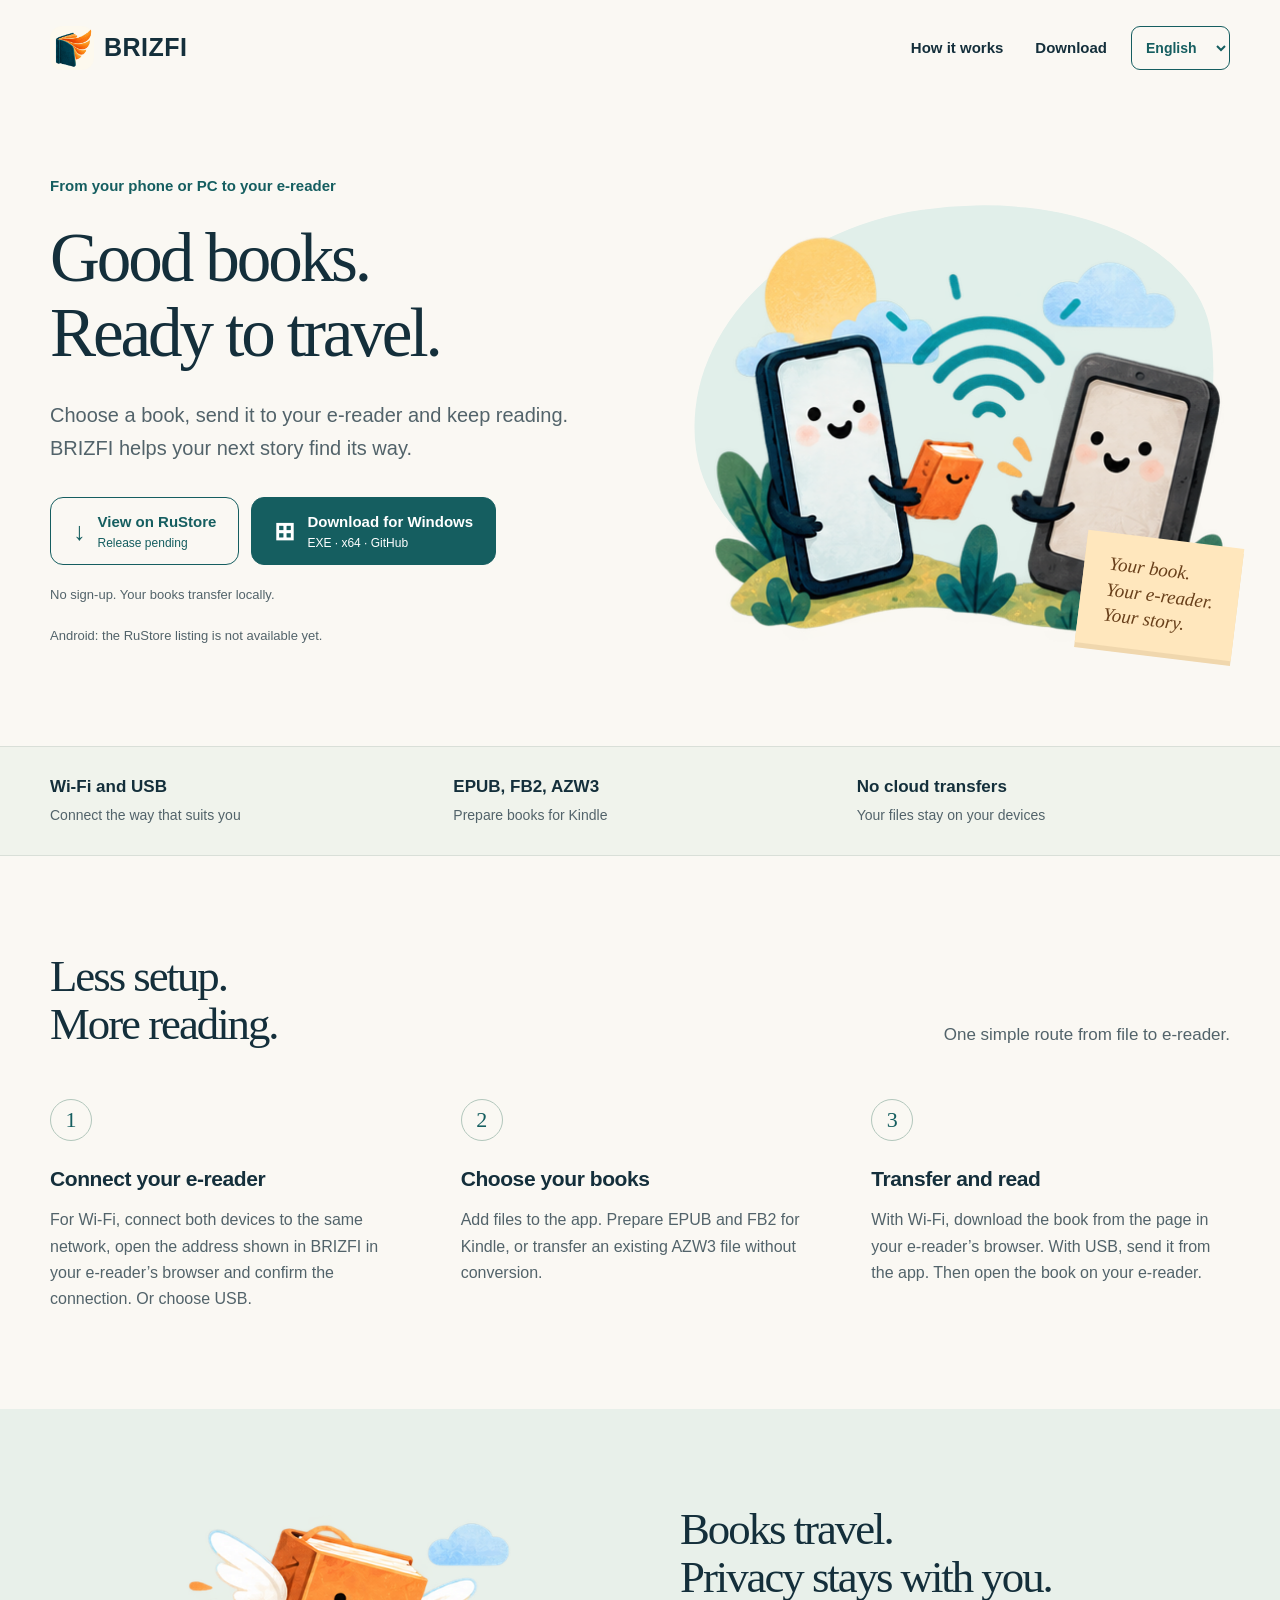
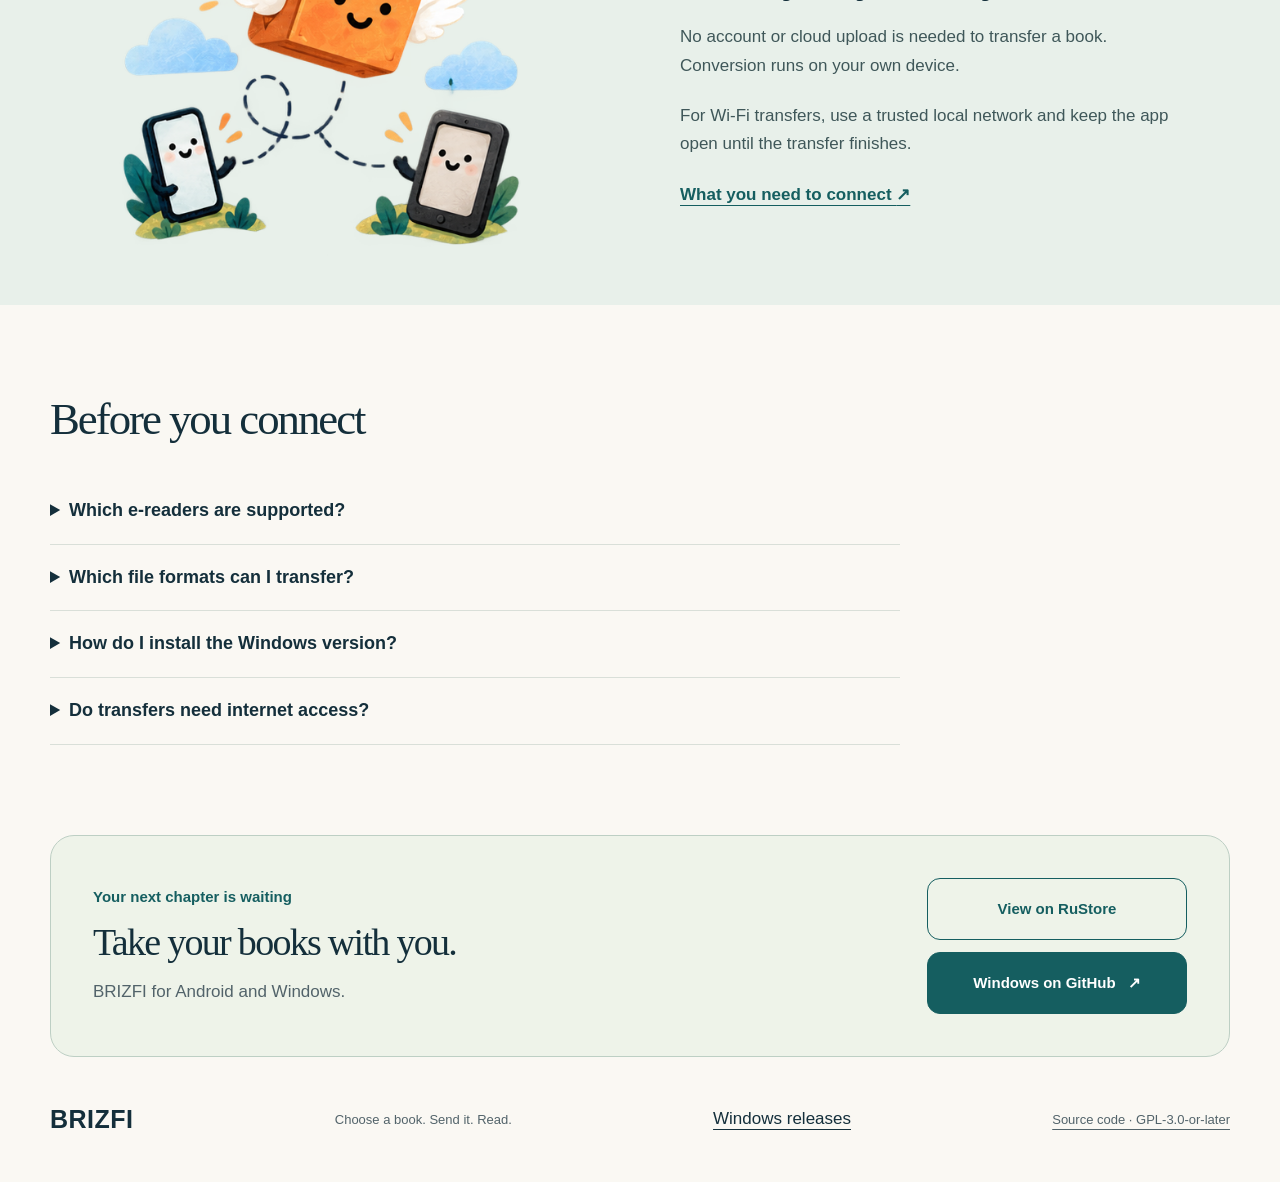
==== commit b4e7905a: "Publish Windows installer and update download links" ====
--- a/website/index.html
+++ b/website/index.html
@@ -37,7 +37,7 @@
         <p class="lead" data-i18n="lead">Выберите книгу, передайте на ридер и&nbsp;продолжайте читать. BRIZFI поможет доставить вашу следующую историю.</p>
         <div class="actions">
           <a class="button secondary" href="https://www.rustore.ru/catalog/app/ru.mkulkov.brizfi"><span aria-hidden="true">↓</span><span data-i18n="storeHero">Страница в RuStore<small>Публикация ожидается</small></span></a>
-          <a class="button primary" href="https://github.com/mkulkov/brizfi-downloads/releases/download/v0.1.0/BRIZFI-0.1.0-20261023-windows-x64.zip"><span aria-hidden="true">⊞</span><span data-i18n="windowsHero">Скачать для Windows<small>ZIP · x64 · GitHub</small></span></a>
+          <a class="button primary" href="https://github.com/mkulkov/brizfi-downloads/releases/download/v0.1.0/BRIZFI-0.1.0-windows-x64-setup.exe"><span aria-hidden="true">⊞</span><span data-i18n="windowsHero">Скачать для Windows<small>EXE · x64 · GitHub</small></span></a>
         </div>
         <p class="quiet" data-i18n="local">Без регистрации. Книги передаются локально.</p><p class="quiet" data-i18n="storePending">Android: карточка RuStore пока недоступна.</p>
       </div>
@@ -52,10 +52,10 @@
     <section id="compatibility" class="wrap compatibility" aria-labelledby="compat-title"><h2 id="compat-title" data-i18n="compatTitle">Перед первым подключением</h2><div class="faq">
       <details><summary data-i18n="faq1Title">Какие ридеры подходят?</summary><p data-i18n="faq1">Передача и открытие тестовых книг подтверждены на Kindle Basic 2024. Для Windows также подтверждена передача EPUB по USB на NOOK. Другие модели и сочетания способов подключения требуют отдельной проверки.</p></details>
       <details><summary data-i18n="faq2Title">Какие форматы можно передавать?</summary><p data-i18n="faq2">Для Kindle предусмотрена подготовка EPUB и FB2 в AZW3; готовый AZW3 передаётся без изменений. Для поддерживаемого NOOK используется EPUB. Возможность открытия зависит от ридера. Книги с DRM не поддерживаются.</p></details>
-      <details><summary data-i18n="faq3Title">Как установить версию для Windows?</summary><p data-i18n="faq3">Кнопка скачивания загрузит ZIP для Windows x64 с GitHub. Распакуйте его целиком. Запустите brizfi.exe из распакованной папки. Папку data и DLL нужно сохранить рядом с программой.</p></details>
+      <details><summary data-i18n="faq3Title">Как установить версию для Windows?</summary><p data-i18n="faq3">Скачайте установщик EXE для Windows x64 и запустите его. Выберите папку установки. После установки откройте BRIZFI из меню «Пуск». Права администратора не нужны. Переносимый ZIP также доступен в релизе на GitHub.</p></details>
       <details><summary data-i18n="faq4Title">Нужен ли интернет для передачи?</summary><p data-i18n="faq4">Для локальной передачи интернет не требуется. Для Wi-Fi устройства должны находиться в одной сети, а браузер ридера — открывать локальную страницу. Трафик HTTP не шифруется, поэтому используйте доверенную сеть. Интернет нужен для скачивания приложения.</p></details>
     </div></section>
-    <section id="download" class="wrap download" aria-labelledby="download-title"><div><p class="intro" data-i18n="downloadIntro">Следующая глава уже ждёт</p><h2 id="download-title" data-i18n="downloadTitle">Возьмите книги с собой.</h2><p data-i18n="platforms">BRIZFI для Android и Windows.</p></div><div class="actions"><a class="button secondary" href="https://www.rustore.ru/catalog/app/ru.mkulkov.brizfi" data-i18n="store">Страница в RuStore</a><a class="button primary" href="https://github.com/mkulkov/brizfi-downloads/releases/download/v0.1.0/BRIZFI-0.1.0-20261023-windows-x64.zip" data-i18n="windows">Windows на GitHub <span aria-hidden="true">↗</span></a></div></section>
+    <section id="download" class="wrap download" aria-labelledby="download-title"><div><p class="intro" data-i18n="downloadIntro">Следующая глава уже ждёт</p><h2 id="download-title" data-i18n="downloadTitle">Возьмите книги с собой.</h2><p data-i18n="platforms">BRIZFI для Android и Windows.</p></div><div class="actions"><a class="button secondary" href="https://www.rustore.ru/catalog/app/ru.mkulkov.brizfi" data-i18n="store">Страница в RuStore</a><a class="button primary" href="https://github.com/mkulkov/brizfi-downloads/releases/download/v0.1.0/BRIZFI-0.1.0-windows-x64-setup.exe" data-i18n="windows">Windows на GitHub <span aria-hidden="true">↗</span></a></div></section>
   </main>
   <footer class="wrap footer"><a class="brand" href="#">BRIZFI</a><p data-i18n="tagline">Выбрал книгу. Отправил. Читай.</p><a href="https://github.com/mkulkov/brizfi-downloads/releases" data-i18n="releases">Версии для Windows</a><a href="https://github.com/mkulkov/brizfi-downloads" data-i18n="source">Исходники · GPL-3.0-or-later</a></footer>
 </body>
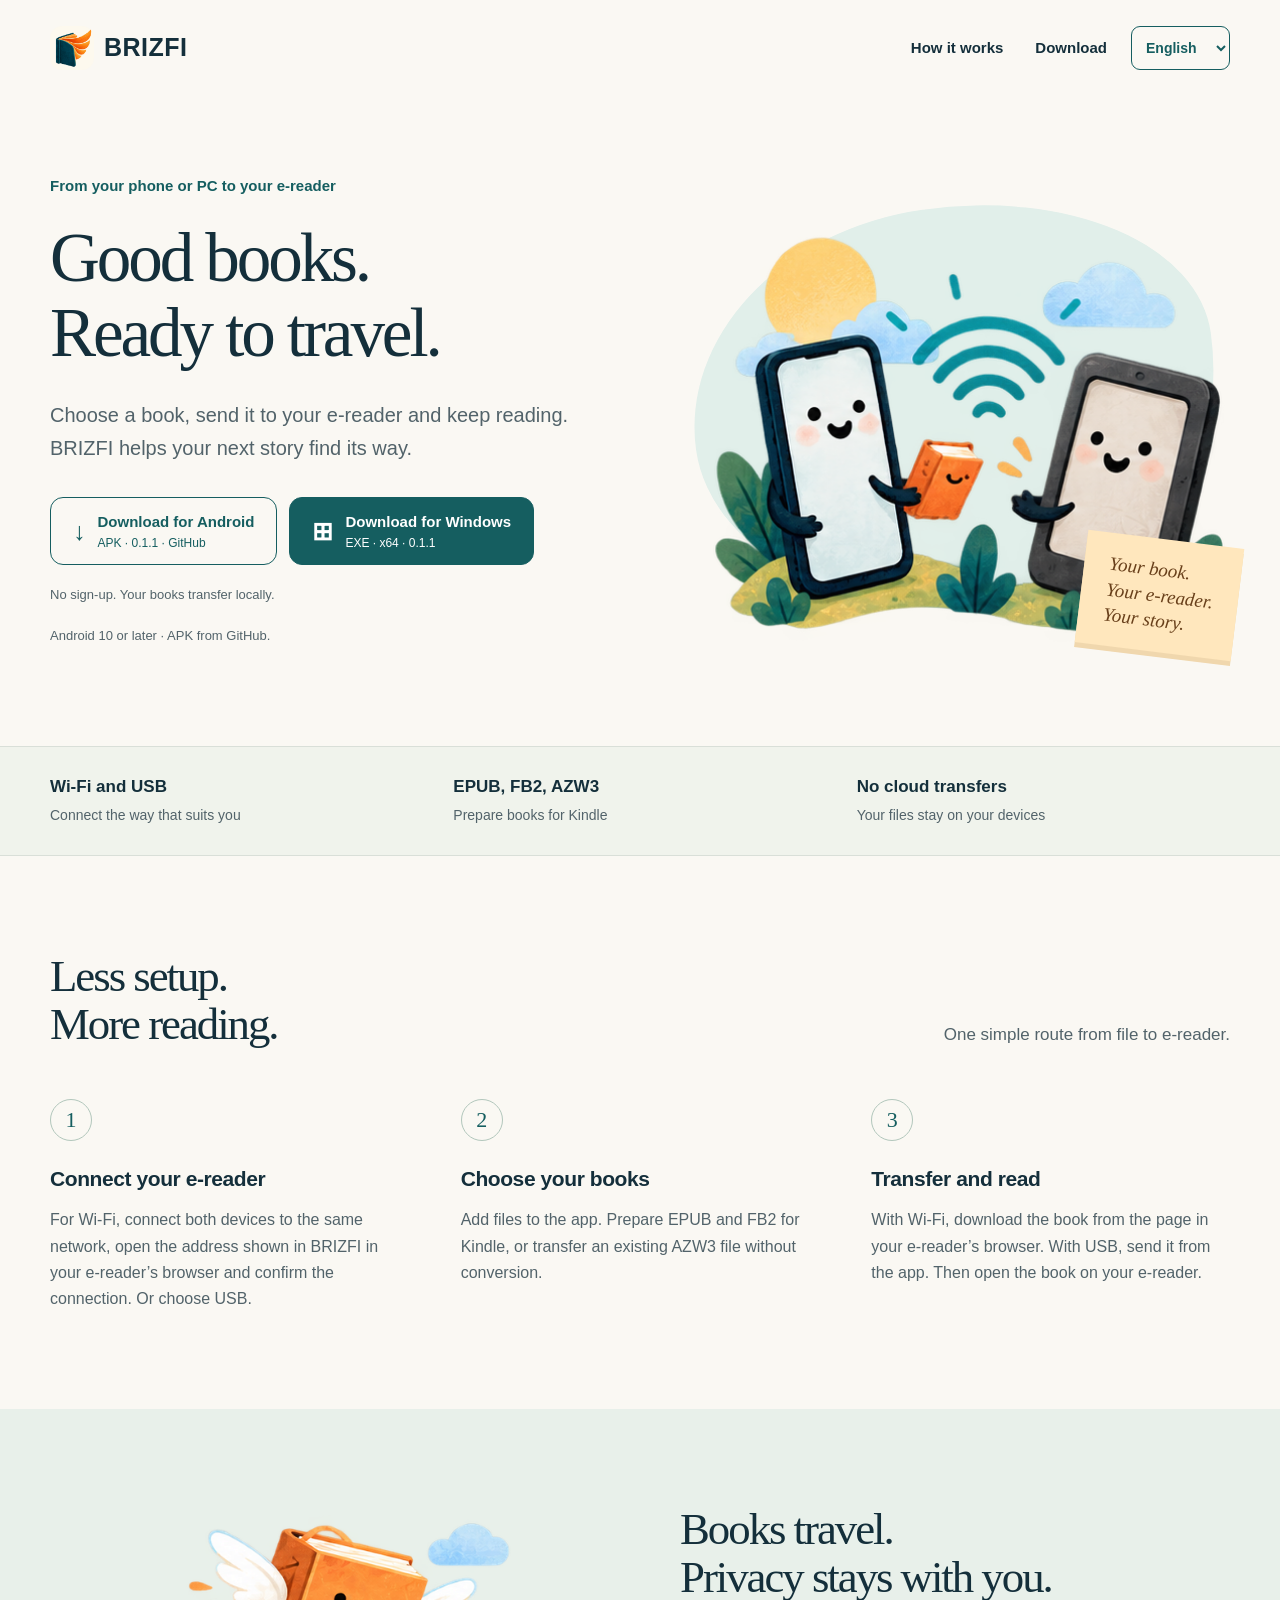
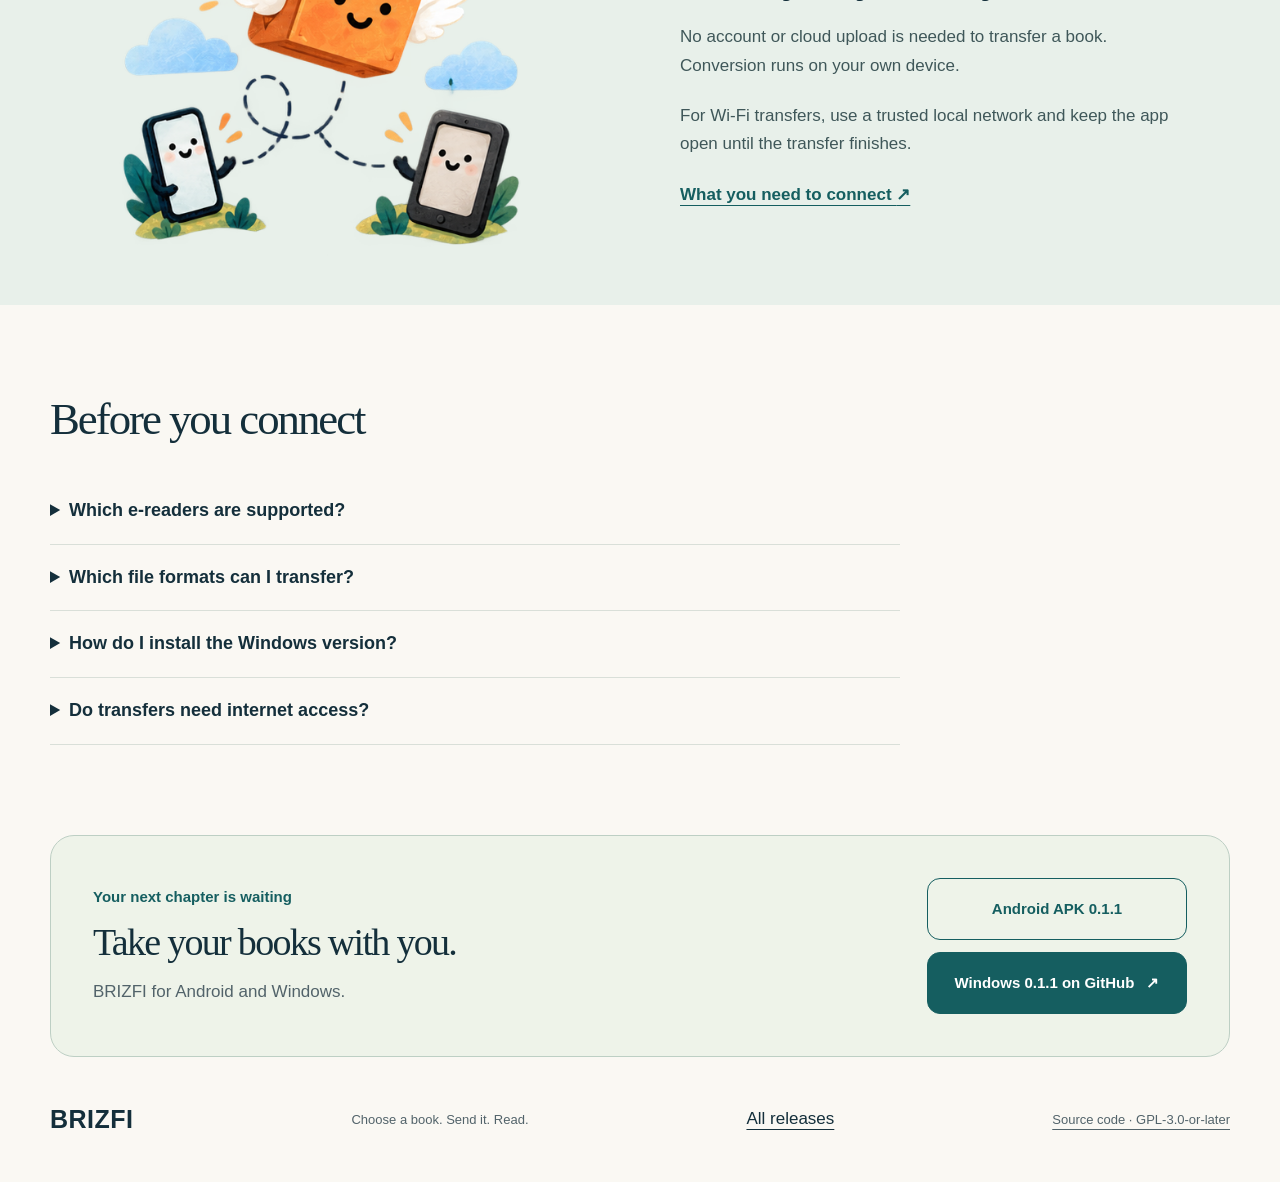
==== commit 97bf43f5: "Update landing downloads for Windows and Android 0.1.1" ====
--- a/website/index.html
+++ b/website/index.html
@@ -14,7 +14,7 @@
   <link rel="canonical" href="https://mkulkov.github.io/brizfi-downloads/">
   <link rel="icon" href="assets/app-icon-v3.png" type="image/png">
   <link rel="stylesheet" href="styles.css?v=languages-1">
-  <script src="languages.js?v=1" defer></script>
+  <script src="languages.js?v=0.1.1" defer></script>
 </head>
 <body>
   <a class="skip" href="#main" data-i18n="skip">К содержимому</a>
@@ -36,10 +36,10 @@
         <h1 id="hero-title" data-i18n="hero">Хорошим книгам<br>пора в дорогу.</h1>
         <p class="lead" data-i18n="lead">Выберите книгу, передайте на ридер и&nbsp;продолжайте читать. BRIZFI поможет доставить вашу следующую историю.</p>
         <div class="actions">
-          <a class="button secondary" href="https://www.rustore.ru/catalog/app/ru.mkulkov.brizfi"><span aria-hidden="true">↓</span><span data-i18n="storeHero">Страница в RuStore<small>Публикация ожидается</small></span></a>
-          <a class="button primary" href="https://github.com/mkulkov/brizfi-downloads/releases/download/v0.1.0/BRIZFI-0.1.0-windows-x64-setup.exe"><span aria-hidden="true">⊞</span><span data-i18n="windowsHero">Скачать для Windows<small>EXE · x64 · GitHub</small></span></a>
+          <a class="button secondary" href="https://github.com/mkulkov/brizfi-downloads/releases/download/v0.1.1/BRIZFI-0.1.1-3-android.apk"><span aria-hidden="true">↓</span><span data-i18n="storeHero">Скачать для Android<small>APK · 0.1.1 · GitHub</small></span></a>
+          <a class="button primary" href="https://github.com/mkulkov/brizfi-downloads/releases/download/v0.1.1/BRIZFI-0.1.1-windows-x64-setup.exe"><span aria-hidden="true">⊞</span><span data-i18n="windowsHero">Скачать для Windows<small>EXE · x64 · 0.1.1</small></span></a>
         </div>
-        <p class="quiet" data-i18n="local">Без регистрации. Книги передаются локально.</p><p class="quiet" data-i18n="storePending">Android: карточка RuStore пока недоступна.</p>
+        <p class="quiet" data-i18n="local">Без регистрации. Книги передаются локально.</p><p class="quiet" data-i18n="storePending">Android 10 и новее · APK с GitHub.</p>
       </div>
       <div class="hero-art"><div class="art-disc"></div><img src="assets/connect.png" width="768" height="768" alt="Телефон передаёт книгу электронному ридеру" data-i18n-alt="connectAlt"><span class="paper-note" data-i18n="note">Ваша книга.<br>Ваш ридер.<br>Ваша история.</span></div>
     </section>
@@ -55,8 +55,8 @@
       <details><summary data-i18n="faq3Title">Как установить версию для Windows?</summary><p data-i18n="faq3">Скачайте установщик EXE для Windows x64 и запустите его. Выберите папку установки. После установки откройте BRIZFI из меню «Пуск». Права администратора не нужны. Переносимый ZIP также доступен в релизе на GitHub.</p></details>
       <details><summary data-i18n="faq4Title">Нужен ли интернет для передачи?</summary><p data-i18n="faq4">Для локальной передачи интернет не требуется. Для Wi-Fi устройства должны находиться в одной сети, а браузер ридера — открывать локальную страницу. Трафик HTTP не шифруется, поэтому используйте доверенную сеть. Интернет нужен для скачивания приложения.</p></details>
     </div></section>
-    <section id="download" class="wrap download" aria-labelledby="download-title"><div><p class="intro" data-i18n="downloadIntro">Следующая глава уже ждёт</p><h2 id="download-title" data-i18n="downloadTitle">Возьмите книги с собой.</h2><p data-i18n="platforms">BRIZFI для Android и Windows.</p></div><div class="actions"><a class="button secondary" href="https://www.rustore.ru/catalog/app/ru.mkulkov.brizfi" data-i18n="store">Страница в RuStore</a><a class="button primary" href="https://github.com/mkulkov/brizfi-downloads/releases/download/v0.1.0/BRIZFI-0.1.0-windows-x64-setup.exe" data-i18n="windows">Windows на GitHub <span aria-hidden="true">↗</span></a></div></section>
+    <section id="download" class="wrap download" aria-labelledby="download-title"><div><p class="intro" data-i18n="downloadIntro">Следующая глава уже ждёт</p><h2 id="download-title" data-i18n="downloadTitle">Возьмите книги с собой.</h2><p data-i18n="platforms">BRIZFI для Android и Windows.</p></div><div class="actions"><a class="button secondary" href="https://github.com/mkulkov/brizfi-downloads/releases/download/v0.1.1/BRIZFI-0.1.1-3-android.apk" data-i18n="store">Android APK 0.1.1</a><a class="button primary" href="https://github.com/mkulkov/brizfi-downloads/releases/download/v0.1.1/BRIZFI-0.1.1-windows-x64-setup.exe" data-i18n="windows">Windows 0.1.1 на GitHub <span aria-hidden="true">↗</span></a></div></section>
   </main>
-  <footer class="wrap footer"><a class="brand" href="#">BRIZFI</a><p data-i18n="tagline">Выбрал книгу. Отправил. Читай.</p><a href="https://github.com/mkulkov/brizfi-downloads/releases" data-i18n="releases">Версии для Windows</a><a href="https://github.com/mkulkov/brizfi-downloads" data-i18n="source">Исходники · GPL-3.0-or-later</a></footer>
+  <footer class="wrap footer"><a class="brand" href="#">BRIZFI</a><p data-i18n="tagline">Выбрал книгу. Отправил. Читай.</p><a href="https://github.com/mkulkov/brizfi-downloads/releases" data-i18n="releases">Все выпуски</a><a href="https://github.com/mkulkov/brizfi-downloads" data-i18n="source">Исходники · GPL-3.0-or-later</a></footer>
 </body>
 </html>
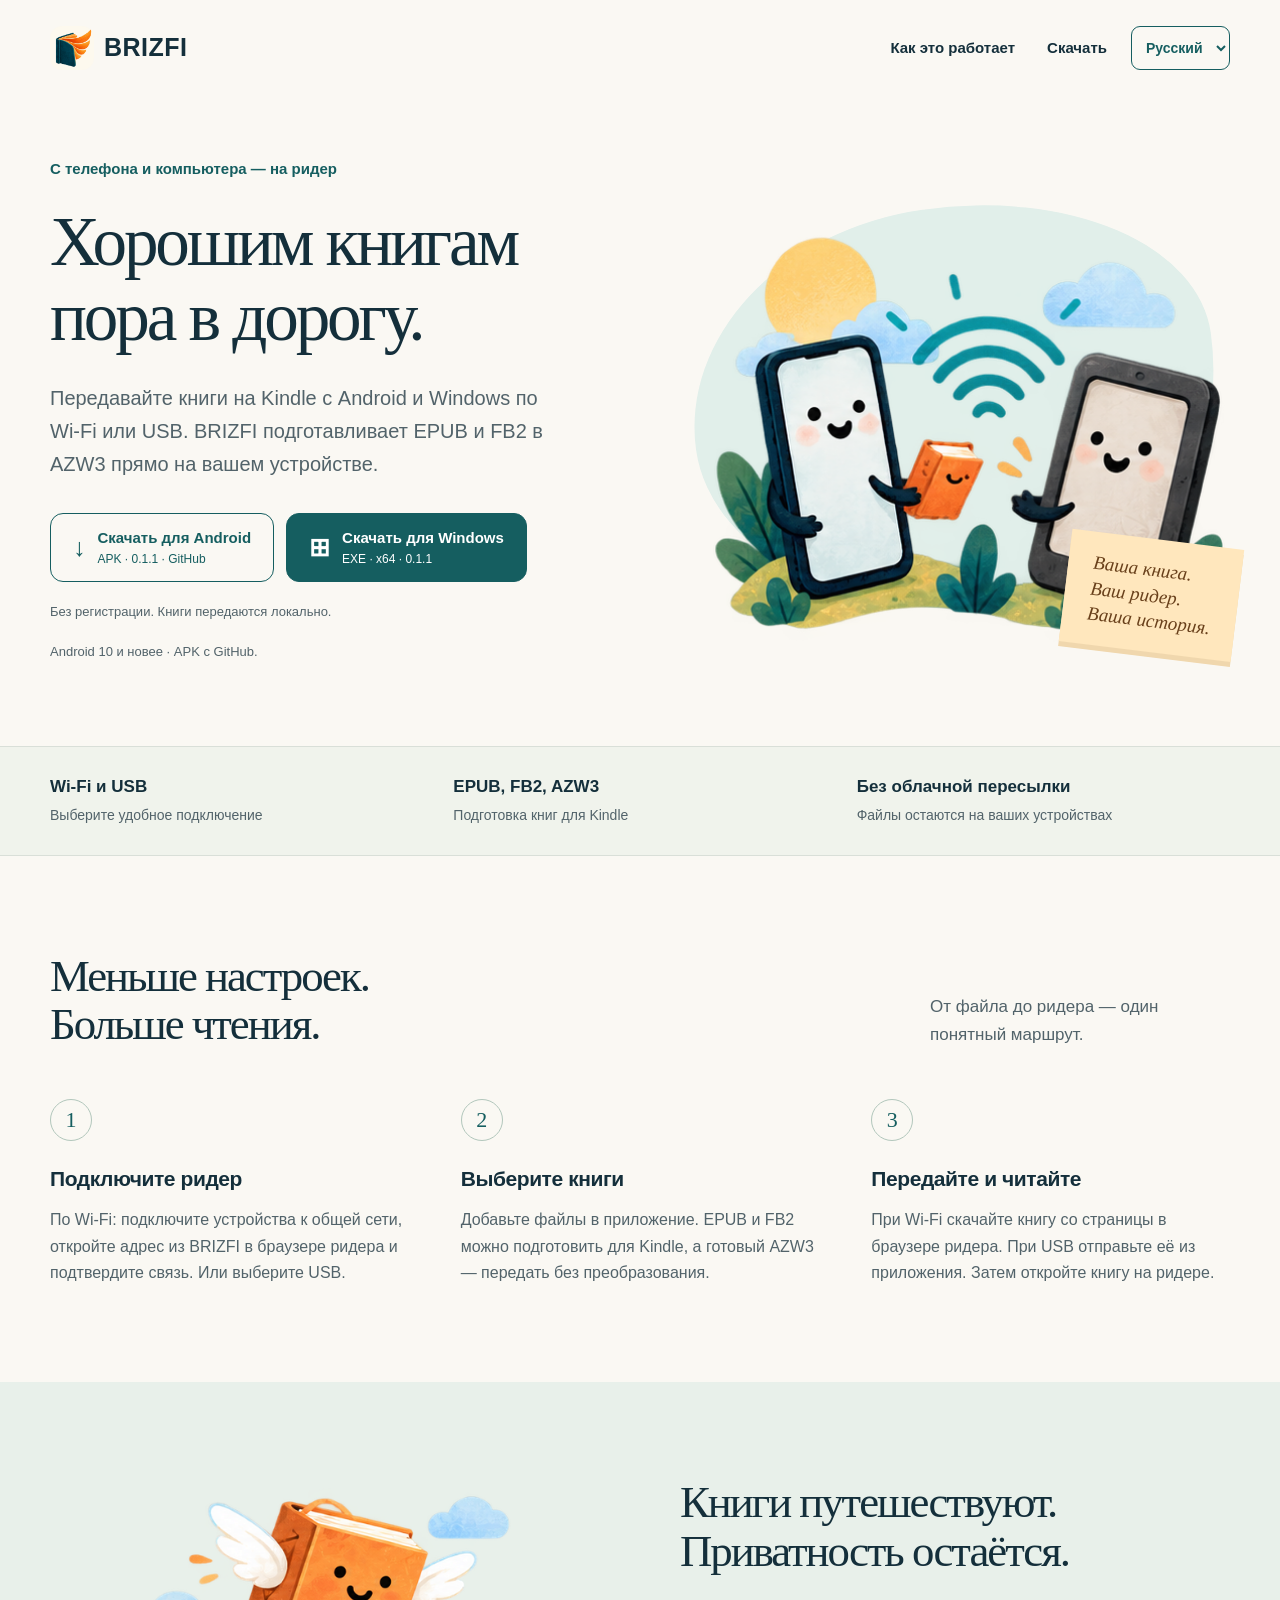
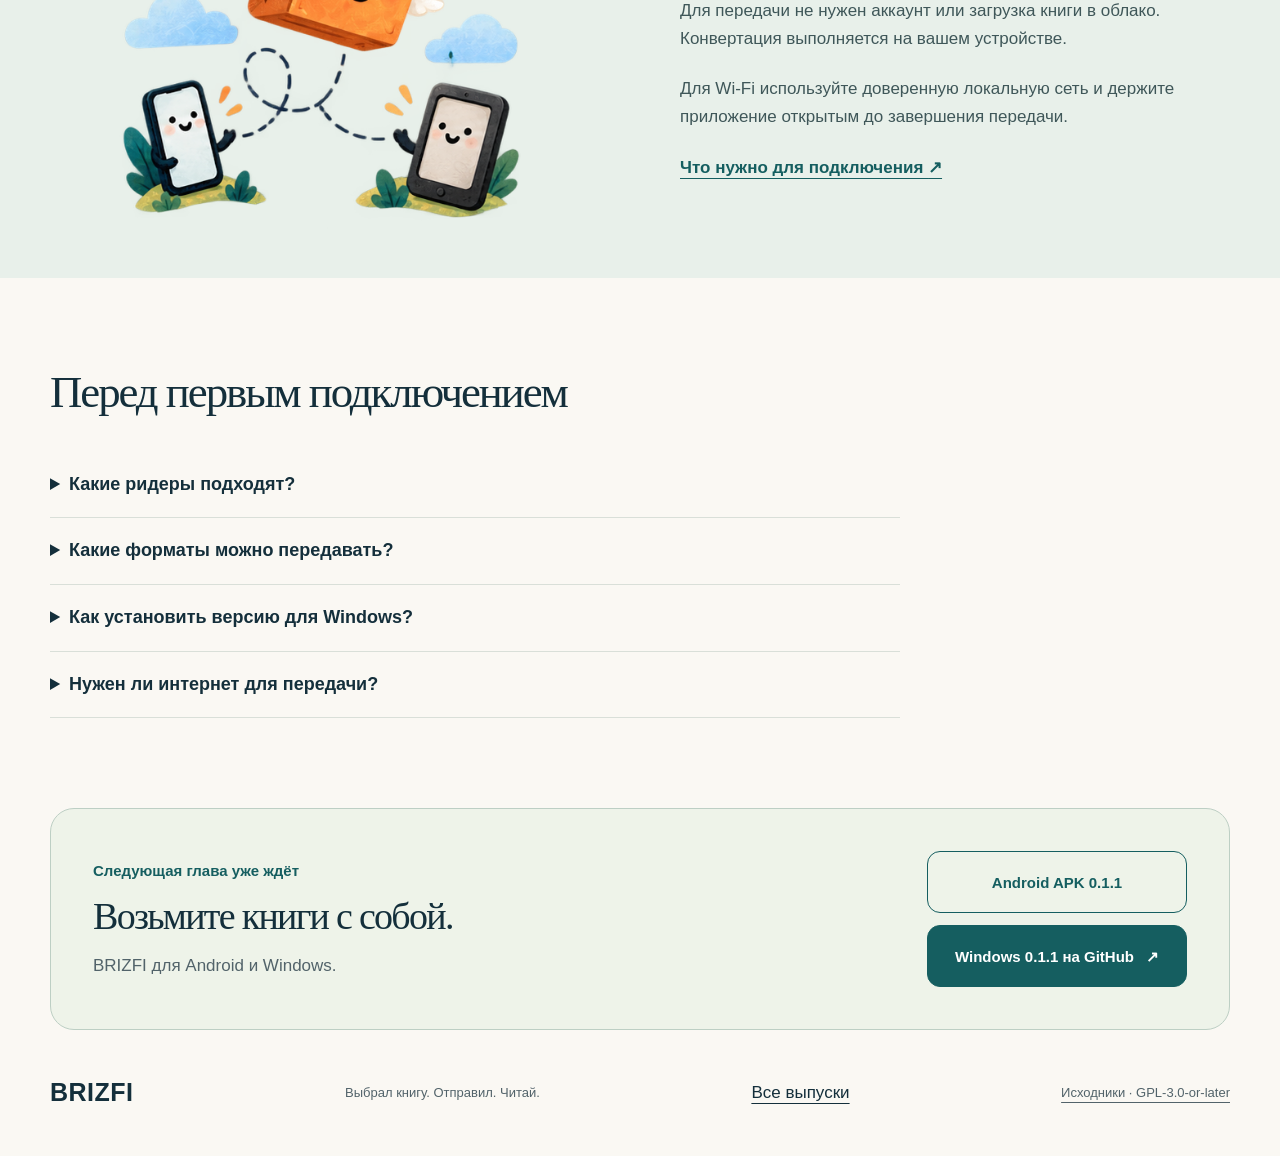
==== commit 4d6ac76b: "Add bilingual static pages and SEO metadata" ====
--- a/website/index.html
+++ b/website/index.html
@@ -1,62 +1,121 @@
-<!doctype html>
-<html lang="ru">
-<head>
-  <meta charset="utf-8">
-  <meta name="viewport" content="width=device-width, initial-scale=1">
-  <meta name="theme-color" content="#155e60">
-  <title>BRIZFI — книги на вашем ридере</title>
-  <meta name="description" content="Передавайте книги с Android или Windows на ридер. Локальная передача по Wi-Fi или USB, подготовка EPUB и FB2 для Kindle.">
-  <meta property="og:title" content="BRIZFI — книги на вашем ридере">
-  <meta property="og:description" content="Выберите книгу. Передайте на ридер. Читайте. Приложение для Android и Windows.">
-  <meta property="og:type" content="website">
-  <meta property="og:url" content="https://mkulkov.github.io/brizfi-downloads/">
-  <meta property="og:image" content="https://mkulkov.github.io/brizfi-downloads/assets/app-icon-v3.png">
-  <link rel="canonical" href="https://mkulkov.github.io/brizfi-downloads/">
-  <link rel="icon" href="assets/app-icon-v3.png" type="image/png">
-  <link rel="stylesheet" href="styles.css?v=languages-1">
-  <script src="languages.js?v=0.1.1" defer></script>
-</head>
-<body>
-  <a class="skip" href="#main" data-i18n="skip">К содержимому</a>
-  <header class="wrap header">
-    <a class="brand" href="#" aria-label="BRIZFI — на главную" data-i18n-aria-label="homeLabel"><img src="assets/app-icon-v3.png" width="44" height="44" alt="">BRIZFI</a>
-    <nav aria-label="Основная навигация" data-i18n-aria-label="navLabel"><a href="#how" data-i18n="navHow">Как это работает</a><a href="#download" data-i18n="navDownload">Скачать</a></nav>
-    <label class="language-picker">
-      <span class="sr-only">Язык / Language</span>
-      <select id="language" aria-label="Язык / Language">
-        <option value="ru" lang="ru">Русский</option>
-        <option value="en" lang="en">English</option>
-      </select>
-    </label>
-  </header>
-  <main id="main">
-    <section class="wrap hero" aria-labelledby="hero-title">
-      <div class="hero-copy">
-        <p class="intro" data-i18n="intro">С телефона и компьютера — на ридер</p>
-        <h1 id="hero-title" data-i18n="hero">Хорошим книгам<br>пора в дорогу.</h1>
-        <p class="lead" data-i18n="lead">Выберите книгу, передайте на ридер и&nbsp;продолжайте читать. BRIZFI поможет доставить вашу следующую историю.</p>
-        <div class="actions">
-          <a class="button secondary" href="https://github.com/mkulkov/brizfi-downloads/releases/download/v0.1.1/BRIZFI-0.1.1-3-android.apk"><span aria-hidden="true">↓</span><span data-i18n="storeHero">Скачать для Android<small>APK · 0.1.1 · GitHub</small></span></a>
-          <a class="button primary" href="https://github.com/mkulkov/brizfi-downloads/releases/download/v0.1.1/BRIZFI-0.1.1-windows-x64-setup.exe"><span aria-hidden="true">⊞</span><span data-i18n="windowsHero">Скачать для Windows<small>EXE · x64 · 0.1.1</small></span></a>
-        </div>
-        <p class="quiet" data-i18n="local">Без регистрации. Книги передаются локально.</p><p class="quiet" data-i18n="storePending">Android 10 и новее · APK с GitHub.</p>
-      </div>
-      <div class="hero-art"><div class="art-disc"></div><img src="assets/connect.png" width="768" height="768" alt="Телефон передаёт книгу электронному ридеру" data-i18n-alt="connectAlt"><span class="paper-note" data-i18n="note">Ваша книга.<br>Ваш ридер.<br>Ваша история.</span></div>
-    </section>
-    <div class="benefit-band"><div class="wrap benefits"><p><strong data-i18n="connections">Wi-Fi и USB</strong><span data-i18n="connectionHint">Выберите удобное подключение</span></p><p><strong>EPUB, FB2, AZW3</strong><span data-i18n="kindleFormats">Подготовка книг для Kindle</span></p><p><strong data-i18n="noCloud">Без облачной пересылки</strong><span data-i18n="yourDevices">Файлы остаются на ваших устройствах</span></p></div></div>
-    <section id="how" class="wrap how" aria-labelledby="how-title">
-      <div class="section-heading"><h2 id="how-title" data-i18n="howTitle">Меньше настроек.<br>Больше чтения.</h2><p data-i18n="howIntro">От файла до ридера — один понятный маршрут.</p></div>
-      <ol class="steps"><li><span class="step-number">1</span><h3 data-i18n="step1Title">Подключите ридер</h3><p data-i18n="step1">По Wi-Fi: подключите устройства к общей сети, откройте адрес из BRIZFI в браузере ридера и подтвердите связь. Или выберите USB.</p></li><li><span class="step-number">2</span><h3 data-i18n="step2Title">Выберите книги</h3><p data-i18n="step2">Добавьте файлы в приложение. EPUB и FB2 можно подготовить для Kindle, а готовый AZW3 — передать без преобразования.</p></li><li><span class="step-number">3</span><h3 data-i18n="step3Title">Передайте и читайте</h3><p data-i18n="step3">При Wi-Fi скачайте книгу со страницы в браузере ридера. При USB отправьте её из приложения. Затем откройте книгу на ридере.</p></li></ol>
-    </section>
-    <section class="reading-section"><div class="wrap reading"><img src="assets/transfer.png" width="768" height="768" loading="lazy" alt="Книжная посылка летит от телефона к ридеру" data-i18n-alt="transferAlt"><div><h2 data-i18n="privacyTitle">Книги путешествуют.<br>Приватность остаётся.</h2><p data-i18n="privacy">Для передачи не нужен аккаунт или загрузка книги в облако. Конвертация выполняется на вашем устройстве.</p><p data-i18n="network">Для Wi-Fi используйте доверенную локальную сеть и держите приложение открытым до завершения передачи.</p><a class="text-link" href="#compatibility" data-i18n="requirements">Что нужно для подключения <span aria-hidden="true">↗</span></a></div></div></section>
-    <section id="compatibility" class="wrap compatibility" aria-labelledby="compat-title"><h2 id="compat-title" data-i18n="compatTitle">Перед первым подключением</h2><div class="faq">
-      <details><summary data-i18n="faq1Title">Какие ридеры подходят?</summary><p data-i18n="faq1">Передача и открытие тестовых книг подтверждены на Kindle Basic 2024. Для Windows также подтверждена передача EPUB по USB на NOOK. Другие модели и сочетания способов подключения требуют отдельной проверки.</p></details>
-      <details><summary data-i18n="faq2Title">Какие форматы можно передавать?</summary><p data-i18n="faq2">Для Kindle предусмотрена подготовка EPUB и FB2 в AZW3; готовый AZW3 передаётся без изменений. Для поддерживаемого NOOK используется EPUB. Возможность открытия зависит от ридера. Книги с DRM не поддерживаются.</p></details>
-      <details><summary data-i18n="faq3Title">Как установить версию для Windows?</summary><p data-i18n="faq3">Скачайте установщик EXE для Windows x64 и запустите его. Выберите папку установки. После установки откройте BRIZFI из меню «Пуск». Права администратора не нужны. Переносимый ZIP также доступен в релизе на GitHub.</p></details>
-      <details><summary data-i18n="faq4Title">Нужен ли интернет для передачи?</summary><p data-i18n="faq4">Для локальной передачи интернет не требуется. Для Wi-Fi устройства должны находиться в одной сети, а браузер ридера — открывать локальную страницу. Трафик HTTP не шифруется, поэтому используйте доверенную сеть. Интернет нужен для скачивания приложения.</p></details>
-    </div></section>
-    <section id="download" class="wrap download" aria-labelledby="download-title"><div><p class="intro" data-i18n="downloadIntro">Следующая глава уже ждёт</p><h2 id="download-title" data-i18n="downloadTitle">Возьмите книги с собой.</h2><p data-i18n="platforms">BRIZFI для Android и Windows.</p></div><div class="actions"><a class="button secondary" href="https://github.com/mkulkov/brizfi-downloads/releases/download/v0.1.1/BRIZFI-0.1.1-3-android.apk" data-i18n="store">Android APK 0.1.1</a><a class="button primary" href="https://github.com/mkulkov/brizfi-downloads/releases/download/v0.1.1/BRIZFI-0.1.1-windows-x64-setup.exe" data-i18n="windows">Windows 0.1.1 на GitHub <span aria-hidden="true">↗</span></a></div></section>
-  </main>
-  <footer class="wrap footer"><a class="brand" href="#">BRIZFI</a><p data-i18n="tagline">Выбрал книгу. Отправил. Читай.</p><a href="https://github.com/mkulkov/brizfi-downloads/releases" data-i18n="releases">Все выпуски</a><a href="https://github.com/mkulkov/brizfi-downloads" data-i18n="source">Исходники · GPL-3.0-or-later</a></footer>
-</body>
-</html>
+<!doctype html>
+<html lang="ru">
+<head>
+  <meta charset="utf-8">
+  <meta name="viewport" content="width=device-width, initial-scale=1">
+  <meta name="theme-color" content="#155e60">
+  <link rel="icon" href="assets/app-icon-v3.png" type="image/png">
+  <link rel="stylesheet" href="styles.css?v=languages-1">
+  <script src="languages.js?v=seo-2" defer></script>
+  <!-- SEO: generated by build_seo.py -->
+  <title>BRIZFI — передача книг на Kindle с Android и Windows</title>
+  <meta name="description" content="Передавайте книги на Kindle по Wi-Fi или USB с Android и Windows. BRIZFI подготавливает EPUB и FB2 в AZW3 локально, без регистрации и загрузки книг в облако.">
+  <meta name="robots" content="index, follow, max-image-preview:large">
+  <link rel="canonical" href="https://mkulkov.github.io/brizfi-downloads/">
+  <link rel="alternate" hreflang="ru" href="https://mkulkov.github.io/brizfi-downloads/">
+  <link rel="alternate" hreflang="en" href="https://mkulkov.github.io/brizfi-downloads/en/">
+  <link rel="alternate" hreflang="x-default" href="https://mkulkov.github.io/brizfi-downloads/">
+  <link rel="sitemap" type="application/xml" href="https://mkulkov.github.io/brizfi-downloads/sitemap.xml">
+  <meta property="og:type" content="website">
+  <meta property="og:site_name" content="BRIZFI">
+  <meta property="og:locale" content="ru_RU">
+  <meta property="og:locale:alternate" content="en_US">
+  <meta property="og:url" content="https://mkulkov.github.io/brizfi-downloads/">
+  <meta property="og:title" content="BRIZFI — передача книг на Kindle с Android и Windows">
+  <meta property="og:description" content="Передавайте книги на Kindle по Wi-Fi или USB с Android и Windows. BRIZFI подготавливает EPUB и FB2 в AZW3 локально, без регистрации и загрузки книг в облако.">
+  <meta property="og:image" content="https://mkulkov.github.io/brizfi-downloads/assets/app-icon-v3.png">
+  <meta property="og:image:alt" content="BRIZFI">
+  <meta name="twitter:card" content="summary">
+  <meta name="twitter:title" content="BRIZFI — передача книг на Kindle с Android и Windows">
+  <meta name="twitter:description" content="Передавайте книги на Kindle по Wi-Fi или USB с Android и Windows. BRIZFI подготавливает EPUB и FB2 в AZW3 локально, без регистрации и загрузки книг в облако.">
+  <meta name="twitter:image" content="https://mkulkov.github.io/brizfi-downloads/assets/app-icon-v3.png">
+  <script type="application/ld+json">
+{
+  "@context": "https://schema.org",
+  "@graph": [
+    {
+      "@type": "WebSite",
+      "@id": "https://mkulkov.github.io/brizfi-downloads/#website",
+      "url": "https://mkulkov.github.io/brizfi-downloads/",
+      "name": "BRIZFI",
+      "inLanguage": [
+        "ru",
+        "en"
+      ]
+    },
+    {
+      "@type": "WebPage",
+      "@id": "https://mkulkov.github.io/brizfi-downloads/#webpage",
+      "url": "https://mkulkov.github.io/brizfi-downloads/",
+      "name": "BRIZFI — передача книг на Kindle с Android и Windows",
+      "description": "Передавайте книги на Kindle по Wi-Fi или USB с Android и Windows. BRIZFI подготавливает EPUB и FB2 в AZW3 локально, без регистрации и загрузки книг в облако.",
+      "inLanguage": "ru",
+      "isPartOf": {
+        "@id": "https://mkulkov.github.io/brizfi-downloads/#website"
+      },
+      "about": {
+        "@id": "https://mkulkov.github.io/brizfi-downloads/#application"
+      }
+    },
+    {
+      "@type": "SoftwareApplication",
+      "@id": "https://mkulkov.github.io/brizfi-downloads/#application",
+      "name": "BRIZFI",
+      "url": "https://mkulkov.github.io/brizfi-downloads/",
+      "applicationCategory": "UtilitiesApplication",
+      "operatingSystem": "Android, Windows",
+      "description": "Передавайте книги на Kindle по Wi-Fi или USB с Android и Windows. BRIZFI подготавливает EPUB и FB2 в AZW3 локально, без регистрации и загрузки книг в облако.",
+      "image": "https://mkulkov.github.io/brizfi-downloads/assets/app-icon-v3.png",
+      "license": "https://www.gnu.org/licenses/gpl-3.0.html",
+      "downloadUrl": "https://github.com/mkulkov/brizfi-downloads/releases"
+    }
+  ]
+}
+  </script>
+  <!-- /SEO -->
+</head>
+<body>
+  <a class="skip" href="#main" data-i18n="skip">К содержимому</a>
+  <header class="wrap header">
+    <a class="brand" href="#" aria-label="BRIZFI — на главную" data-i18n-aria-label="homeLabel"><img src="assets/app-icon-v3.png" width="44" height="44" alt="">BRIZFI</a>
+    <nav aria-label="Основная навигация" data-i18n-aria-label="navLabel"><a href="#how" data-i18n="navHow">Как это работает</a><a href="#download" data-i18n="navDownload">Скачать</a></nav>
+    <label class="language-picker">
+      <span class="sr-only">Язык / Language</span>
+      <select id="language" aria-label="Язык / Language">
+        <option value="ru" lang="ru">Русский</option>
+        <option value="en" lang="en">English</option>
+      </select>
+    </label>
+    <noscript><a href="./" hreflang="ru" lang="ru">Русский</a> · <a href="en/" hreflang="en" lang="en">English</a></noscript>
+  </header>
+  <main id="main">
+    <section class="wrap hero" aria-labelledby="hero-title">
+      <div class="hero-copy">
+        <p class="intro" data-i18n="intro">С телефона и компьютера — на ридер</p>
+        <h1 id="hero-title" data-i18n="hero">Хорошим книгам<br>пора в дорогу.</h1>
+        <p class="lead" data-i18n="lead">Передавайте книги на Kindle с Android и Windows по Wi-Fi или USB. BRIZFI подготавливает EPUB и FB2 в AZW3 прямо на вашем устройстве.</p>
+        <div class="actions">
+          <a class="button secondary" href="https://github.com/mkulkov/brizfi-downloads/releases/download/v0.1.1/BRIZFI-0.1.1-3-android.apk"><span aria-hidden="true">↓</span><span data-i18n="storeHero">Скачать для Android<small>APK · 0.1.1 · GitHub</small></span></a>
+          <a class="button primary" href="https://github.com/mkulkov/brizfi-downloads/releases/download/v0.1.1/BRIZFI-0.1.1-windows-x64-setup.exe"><span aria-hidden="true">⊞</span><span data-i18n="windowsHero">Скачать для Windows<small>EXE · x64 · 0.1.1</small></span></a>
+        </div>
+        <p class="quiet" data-i18n="local">Без регистрации. Книги передаются локально.</p><p class="quiet" data-i18n="storePending">Android 10 и новее · APK с GitHub.</p>
+      </div>
+      <div class="hero-art"><div class="art-disc"></div><img src="assets/connect.png" width="768" height="768" alt="Телефон передаёт книгу электронному ридеру" data-i18n-alt="connectAlt"><span class="paper-note" data-i18n="note">Ваша книга.<br>Ваш ридер.<br>Ваша история.</span></div>
+    </section>
+    <div class="benefit-band"><div class="wrap benefits"><p><strong data-i18n="connections">Wi-Fi и USB</strong><span data-i18n="connectionHint">Выберите удобное подключение</span></p><p><strong>EPUB, FB2, AZW3</strong><span data-i18n="kindleFormats">Подготовка книг для Kindle</span></p><p><strong data-i18n="noCloud">Без облачной пересылки</strong><span data-i18n="yourDevices">Файлы остаются на ваших устройствах</span></p></div></div>
+    <section id="how" class="wrap how" aria-labelledby="how-title">
+      <div class="section-heading"><h2 id="how-title" data-i18n="howTitle">Меньше настроек.<br>Больше чтения.</h2><p data-i18n="howIntro">От файла до ридера — один понятный маршрут.</p></div>
+      <ol class="steps"><li><span class="step-number">1</span><h3 data-i18n="step1Title">Подключите ридер</h3><p data-i18n="step1">По Wi-Fi: подключите устройства к общей сети, откройте адрес из BRIZFI в браузере ридера и подтвердите связь. Или выберите USB.</p></li><li><span class="step-number">2</span><h3 data-i18n="step2Title">Выберите книги</h3><p data-i18n="step2">Добавьте файлы в приложение. EPUB и FB2 можно подготовить для Kindle, а готовый AZW3 — передать без преобразования.</p></li><li><span class="step-number">3</span><h3 data-i18n="step3Title">Передайте и читайте</h3><p data-i18n="step3">При Wi-Fi скачайте книгу со страницы в браузере ридера. При USB отправьте её из приложения. Затем откройте книгу на ридере.</p></li></ol>
+    </section>
+    <section class="reading-section"><div class="wrap reading"><img src="assets/transfer.png" width="768" height="768" loading="lazy" alt="Книжная посылка летит от телефона к ридеру" data-i18n-alt="transferAlt"><div><h2 data-i18n="privacyTitle">Книги путешествуют.<br>Приватность остаётся.</h2><p data-i18n="privacy">Для передачи не нужен аккаунт или загрузка книги в облако. Конвертация выполняется на вашем устройстве.</p><p data-i18n="network">Для Wi-Fi используйте доверенную локальную сеть и держите приложение открытым до завершения передачи.</p><a class="text-link" href="#compatibility" data-i18n="requirements">Что нужно для подключения <span aria-hidden="true">↗</span></a></div></div></section>
+    <section id="compatibility" class="wrap compatibility" aria-labelledby="compat-title"><h2 id="compat-title" data-i18n="compatTitle">Перед первым подключением</h2><div class="faq">
+      <details><summary data-i18n="faq1Title">Какие ридеры подходят?</summary><p data-i18n="faq1">Передача и открытие тестовых книг подтверждены на Kindle Basic 2024. Для Windows также подтверждена передача EPUB по USB на NOOK. Другие модели и сочетания способов подключения требуют отдельной проверки.</p></details>
+      <details><summary data-i18n="faq2Title">Какие форматы можно передавать?</summary><p data-i18n="faq2">Для Kindle предусмотрена подготовка EPUB и FB2 в AZW3; готовый AZW3 передаётся без изменений. Для поддерживаемого NOOK используется EPUB. Возможность открытия зависит от ридера. Книги с DRM не поддерживаются.</p></details>
+      <details><summary data-i18n="faq3Title">Как установить версию для Windows?</summary><p data-i18n="faq3">Скачайте установщик EXE для Windows x64 и запустите его. Выберите папку установки. После установки откройте BRIZFI из меню «Пуск». Права администратора не нужны. Переносимый ZIP также доступен в релизе на GitHub.</p></details>
+      <details><summary data-i18n="faq4Title">Нужен ли интернет для передачи?</summary><p data-i18n="faq4">Для локальной передачи интернет не требуется. Для Wi-Fi устройства должны находиться в одной сети, а браузер ридера — открывать локальную страницу. Трафик HTTP не шифруется, поэтому используйте доверенную сеть. Интернет нужен для скачивания приложения.</p></details>
+    </div></section>
+    <section id="download" class="wrap download" aria-labelledby="download-title"><div><p class="intro" data-i18n="downloadIntro">Следующая глава уже ждёт</p><h2 id="download-title" data-i18n="downloadTitle">Возьмите книги с собой.</h2><p data-i18n="platforms">BRIZFI для Android и Windows.</p></div><div class="actions"><a class="button secondary" href="https://github.com/mkulkov/brizfi-downloads/releases/download/v0.1.1/BRIZFI-0.1.1-3-android.apk" data-i18n="store">Android APK 0.1.1</a><a class="button primary" href="https://github.com/mkulkov/brizfi-downloads/releases/download/v0.1.1/BRIZFI-0.1.1-windows-x64-setup.exe" data-i18n="windows">Windows 0.1.1 на GitHub <span aria-hidden="true">↗</span></a></div></section>
+  </main>
+  <footer class="wrap footer"><a class="brand" href="#">BRIZFI</a><p data-i18n="tagline">Выбрал книгу. Отправил. Читай.</p><a href="https://github.com/mkulkov/brizfi-downloads/releases" data-i18n="releases">Все выпуски</a><a href="https://github.com/mkulkov/brizfi-downloads" data-i18n="source">Исходники · GPL-3.0-or-later</a></footer>
+</body>
+</html>
